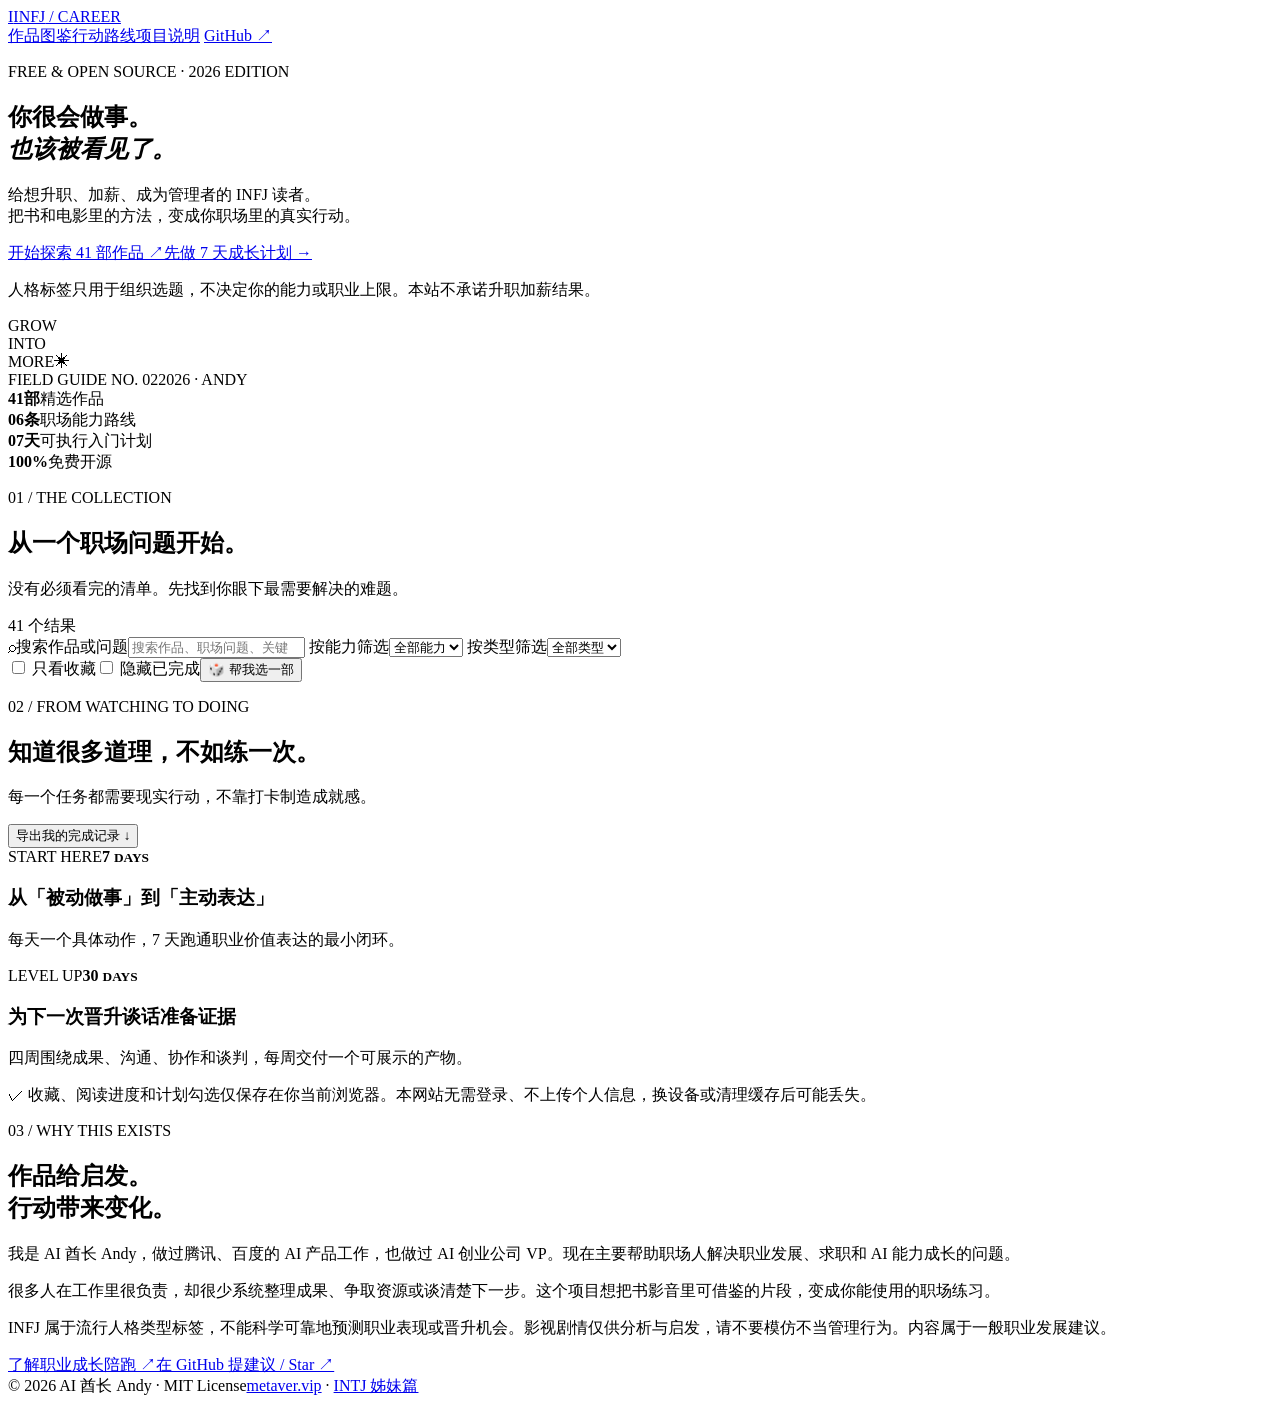
==== index.html @ b0a69cd3 "feat: add index.html" ====
<!doctype html>
<html lang="zh-CN">
<head>
  <meta charset="UTF-8">
  <meta name="viewport" content="width=device-width,initial-scale=1">
  <meta name="theme-color" content="#101423">
  <meta name="description" content="INFJ 升职加薪必看书影音指南：41 部电影、电视剧、书籍和纪录片，练习职场表达、价值证明、向上管理、谈判加薪、带队晋升。免费开源。">
  <meta name="keywords" content="INFJ,升职加薪,职业成长,职场书单,电影推荐,电视剧推荐,职场沟通,GitHub开源">
  <meta property="og:type" content="website">
  <meta property="og:title" content="INFJ 升职加薪必看书影音指南 · AI 酋长 Andy">
  <meta property="og:description" content="41 部书影音 × 6 类职场能力。每一部，都有一个可以立刻开始的行动。">
  <meta property="og:image" content="https://aipmandy.github.io/infj-career-growth-guide/assets/social-preview.svg">
  <meta property="og:url" content="https://aipmandy.github.io/infj-career-growth-guide/">
  <link rel="icon" href="assets/favicon.svg" type="image/svg+xml">
  <link rel="stylesheet" href="style.css">
  <title>INFJ 升职加薪必看书影音指南｜41 部电影、书籍与电视剧</title>
</head>
<body>
  <div class="ambient" aria-hidden="true"></div>
  <header class="header">
    <a class="logo" href="#top" aria-label="返回首页"><span class="logo-dot">I</span><span>INFJ<span class="logo-light"> / CAREER</span></span></a>
    <nav class="nav" aria-label="主导航">
      <a href="#library">作品图鉴</a><a href="#roadmap">行动路线</a><a href="#about">项目说明</a>
      <a class="nav-git" href="https://github.com/AIPMAndy/infj-career-growth-guide" target="_blank" rel="noopener noreferrer">GitHub <span aria-hidden="true">↗</span></a>
    </nav>
  </header>
  <main id="top">
    <section class="hero wrap">
      <div class="hero-left">
        <p class="eyebrow"><span class="eyebrow-line"></span> FREE & OPEN SOURCE · 2026 EDITION</p>
        <h1>你很会做事。<br><em>也该被看见了。</em></h1>
        <p class="hero-body">给想升职、加薪、成为管理者的 INFJ 读者。<br>把书和电影里的方法，变成你职场里的真实行动。</p>
        <div class="hero-actions"><a class="primary-btn" href="#library">开始探索 41 部作品 <span>↗</span></a><a class="secondary-btn" href="#roadmap">先做 7 天成长计划 →</a></div>
        <p class="hero-footnote">人格标签只用于组织选题，不决定你的能力或职业上限。本站不承诺升职加薪结果。</p>
      </div>
      <div class="hero-panel" aria-label="项目核心数据">
        <div class="hero-deco">GROW<br>INTO<br>MORE<span class="dot-square">✳</span></div>
        <div class="hero-panel-bottom"><span>FIELD GUIDE NO. 02</span><span>2026 · ANDY</span></div>
      </div>
    </section>
    <section class="metrics wrap" aria-label="项目概览">
      <div><strong>41<span>部</span></strong><span>精选作品</span></div>
      <div><strong>06<span>条</span></strong><span>职场能力路线</span></div>
      <div><strong>07<span>天</span></strong><span>可执行入门计划</span></div>
      <div><strong>100<span>%</span></strong><span>免费开源</span></div>
    </section>
    <section id="library" class="library-section wrap">
      <div class="section-head"><div><p class="eyebrow">01 / THE COLLECTION</p><h2>从一个职场问题开始。</h2><p>没有必须看完的清单。先找到你眼下最需要解决的难题。</p></div><div class="search-meta" id="matchCount" aria-live="polite">41 个结果</div></div>
      <div class="filterbar">
        <label class="search-box"><span aria-hidden="true">⌕</span><span class="sr-only">搜索作品或问题</span><input id="search" type="search" placeholder="搜索作品、职场问题、关键词…" autocomplete="off"></label>
        <label class="select-box"><span class="sr-only">按能力筛选</span><select id="skillFilter"><option value="">全部能力</option></select></label>
        <label class="select-box"><span class="sr-only">按类型筛选</span><select id="typeFilter"><option value="">全部类型</option><option>电影</option><option>电视剧</option><option>书籍</option><option>纪录片</option></select></label>
      </div>
      <div class="filter-chips" id="skillChips" aria-label="能力快捷筛选"></div>
      <div class="toggle-bar"><label><input id="onlySaved" type="checkbox"> 只看收藏</label><label><input id="hideDone" type="checkbox"> 隐藏已完成</label><button type="button" class="text-button" id="randomBtn">🎲 帮我选一部</button></div>
      <div id="cards" class="cards"></div>
      <div id="empty" class="empty" hidden><h3>暂时没有匹配的作品</h3><p>换个关键词或清除筛选条件试试。</p><button type="button" class="secondary-btn" id="resetBtn">清除筛选</button></div>
    </section>
    <section id="roadmap" class="roadmap-section">
      <div class="wrap"><div class="section-head"><div><p class="eyebrow">02 / FROM WATCHING TO DOING</p><h2>知道很多道理，不如练一次。</h2><p>每一个任务都需要现实行动，不靠打卡制造成就感。</p></div><button type="button" id="exportBtn" class="outline-btn">导出我的完成记录 ↓</button></div>
        <div class="roadmap-grid"><div class="plan-card"><div class="plan-top"><span class="plan-kicker">START HERE</span><strong>7 <small>DAYS</small></strong></div><h3>从「被动做事」到「主动表达」</h3><p class="plan-desc">每天一个具体动作，7 天跑通职业价值表达的最小闭环。</p><div id="plan7"></div></div>
        <div class="plan-card muted"><div class="plan-top"><span class="plan-kicker">LEVEL UP</span><strong>30 <small>DAYS</small></strong></div><h3>为下一次晋升谈话准备证据</h3><p class="plan-desc">四周围绕成果、沟通、协作和谈判，每周交付一个可展示的产物。</p><div id="plan30"></div></div></div>
        <p class="privacy-note">✓ 收藏、阅读进度和计划勾选仅保存在你当前浏览器。本网站无需登录、不上传个人信息，换设备或清理缓存后可能丢失。</p>
      </div>
    </section>
    <section id="about" class="about-section wrap"><div><p class="eyebrow">03 / WHY THIS EXISTS</p><h2>作品给启发。<br>行动带来变化。</h2></div><div class="about-right"><p>我是 AI 酋长 Andy，做过腾讯、百度的 AI 产品工作，也做过 AI 创业公司 VP。现在主要帮助职场人解决职业发展、求职和 AI 能力成长的问题。</p><p>很多人在工作里很负责，却很少系统整理成果、争取资源或谈清楚下一步。这个项目想把书影音里可借鉴的片段，变成你能使用的职场练习。</p><p class="about-notice">INFJ 属于流行人格类型标签，不能科学可靠地预测职业表现或晋升机会。影视剧情仅供分析与启发，请不要模仿不当管理行为。内容属于一般职业发展建议。</p><div class="about-cta"><a class="primary-btn" href="https://metaver.vip/services" target="_blank" rel="noopener noreferrer">了解职业成长陪跑 ↗</a><a href="https://github.com/AIPMAndy/infj-career-growth-guide" target="_blank" rel="noopener noreferrer">在 GitHub 提建议 / Star ↗</a></div></div></section>
  </main>
  <footer class="footer wrap"><span>© 2026 AI 酋长 Andy · MIT License</span><span><a href="https://metaver.vip/">metaver.vip</a> · <a href="https://github.com/AIPMAndy/intj-growth-guide">INTJ 姊妹篇</a></span></footer>
  <dialog id="detailDialog" aria-labelledby="dialogTitle"><div id="detailContent"></div></dialog>
  <script src="data/catalog.js"></script>
  <script src="app.js"></script>
</body>
</html>
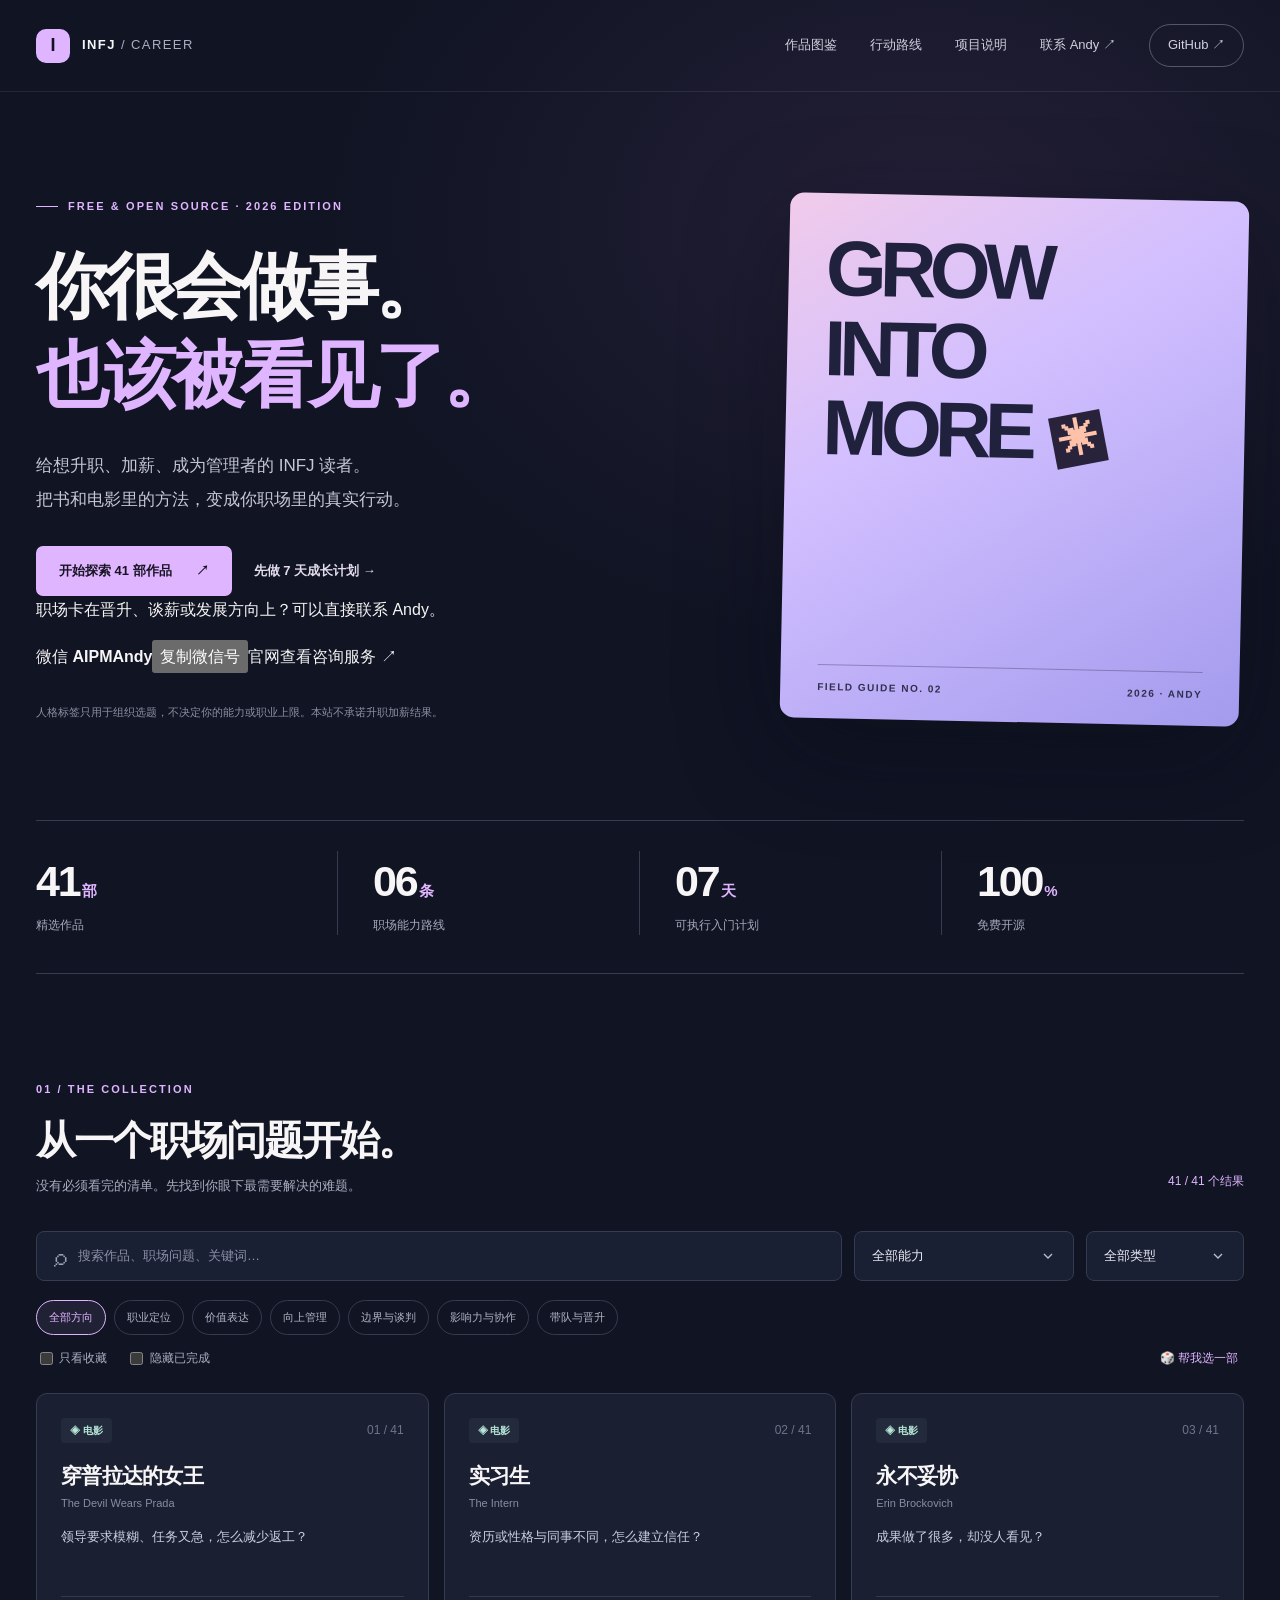
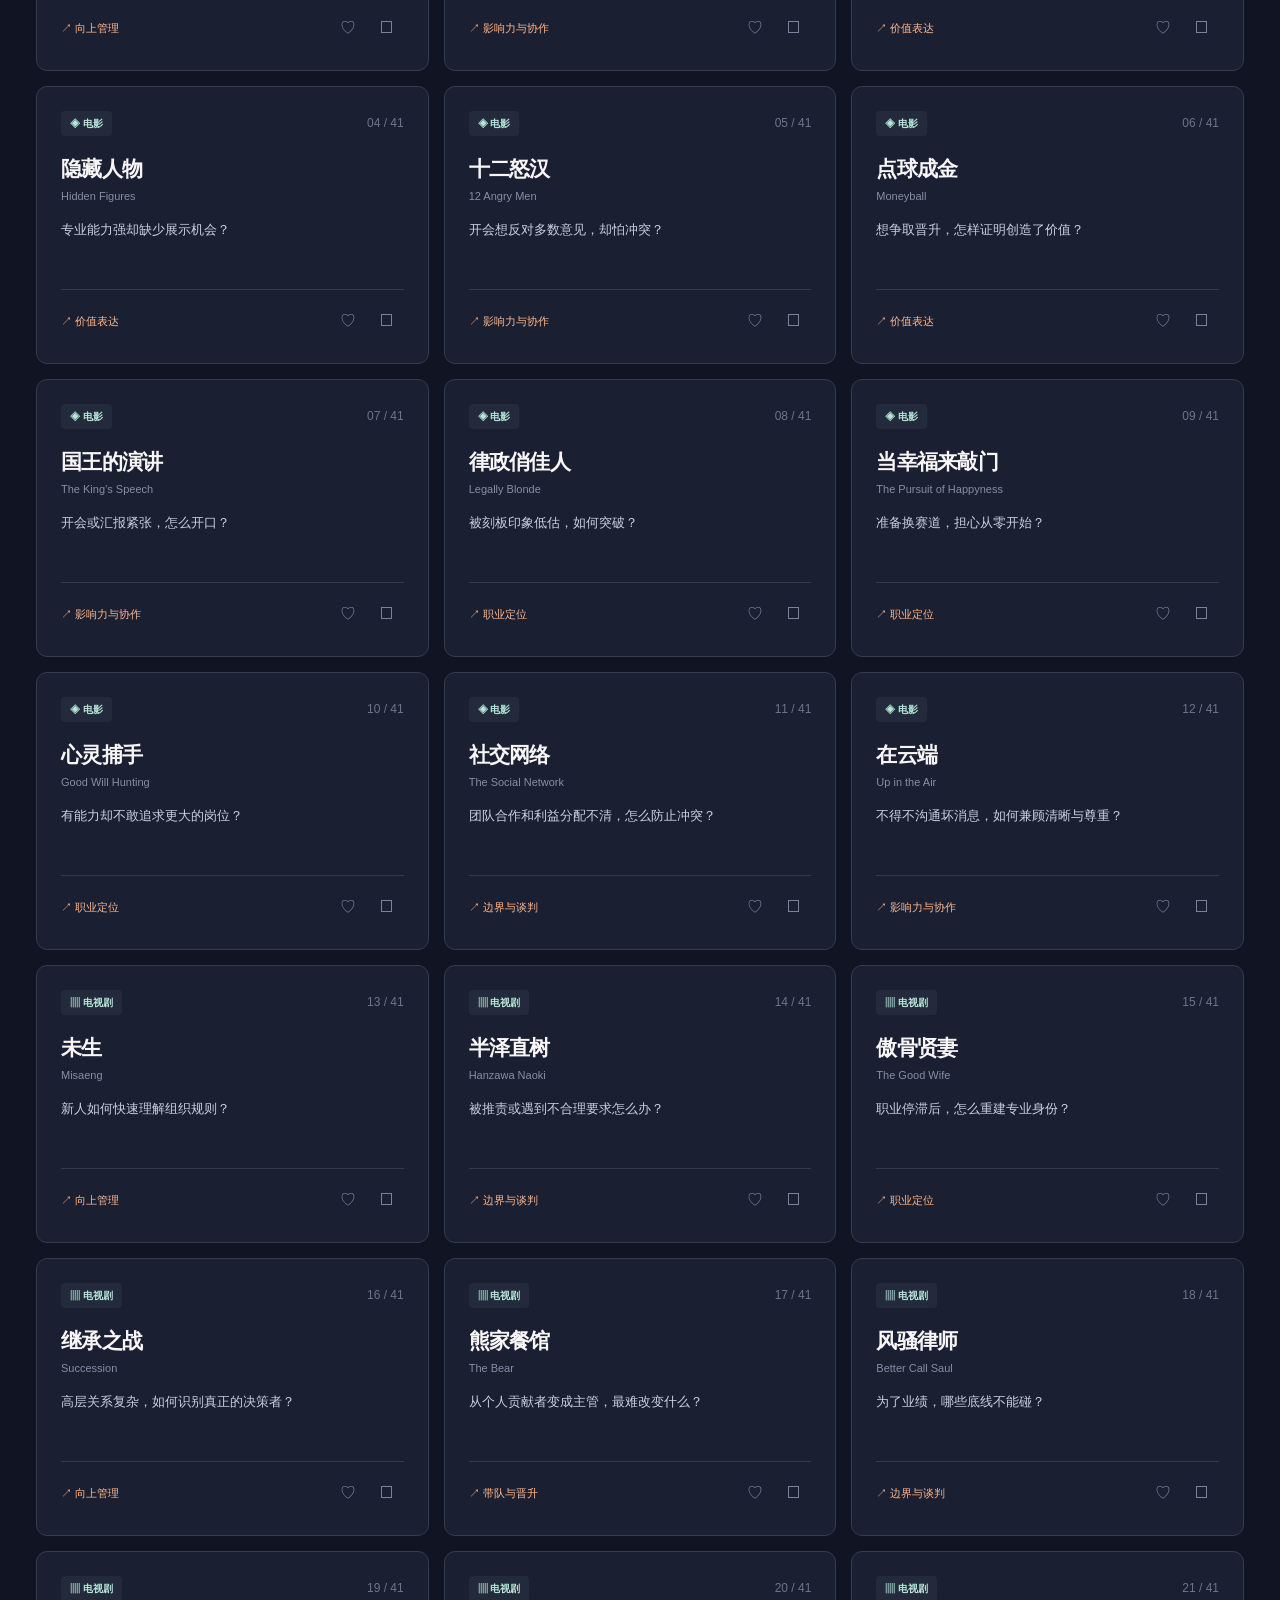
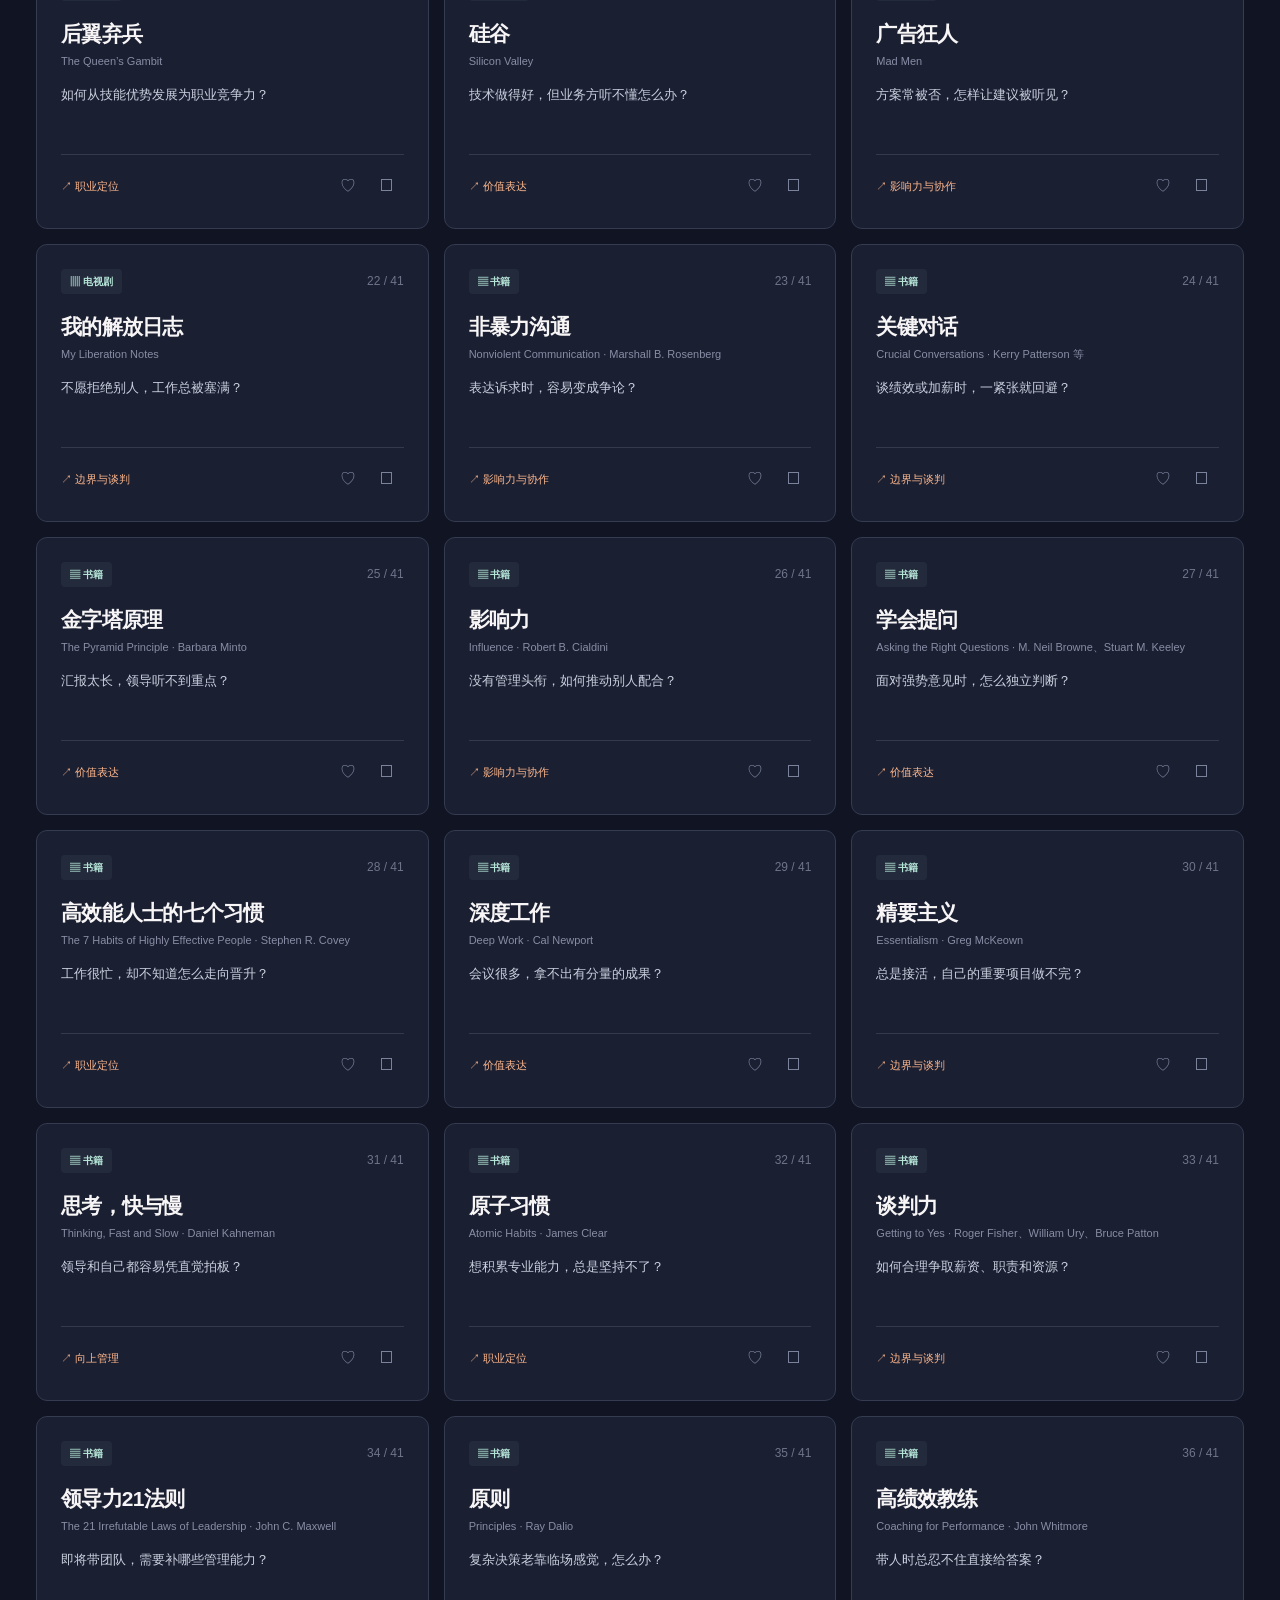
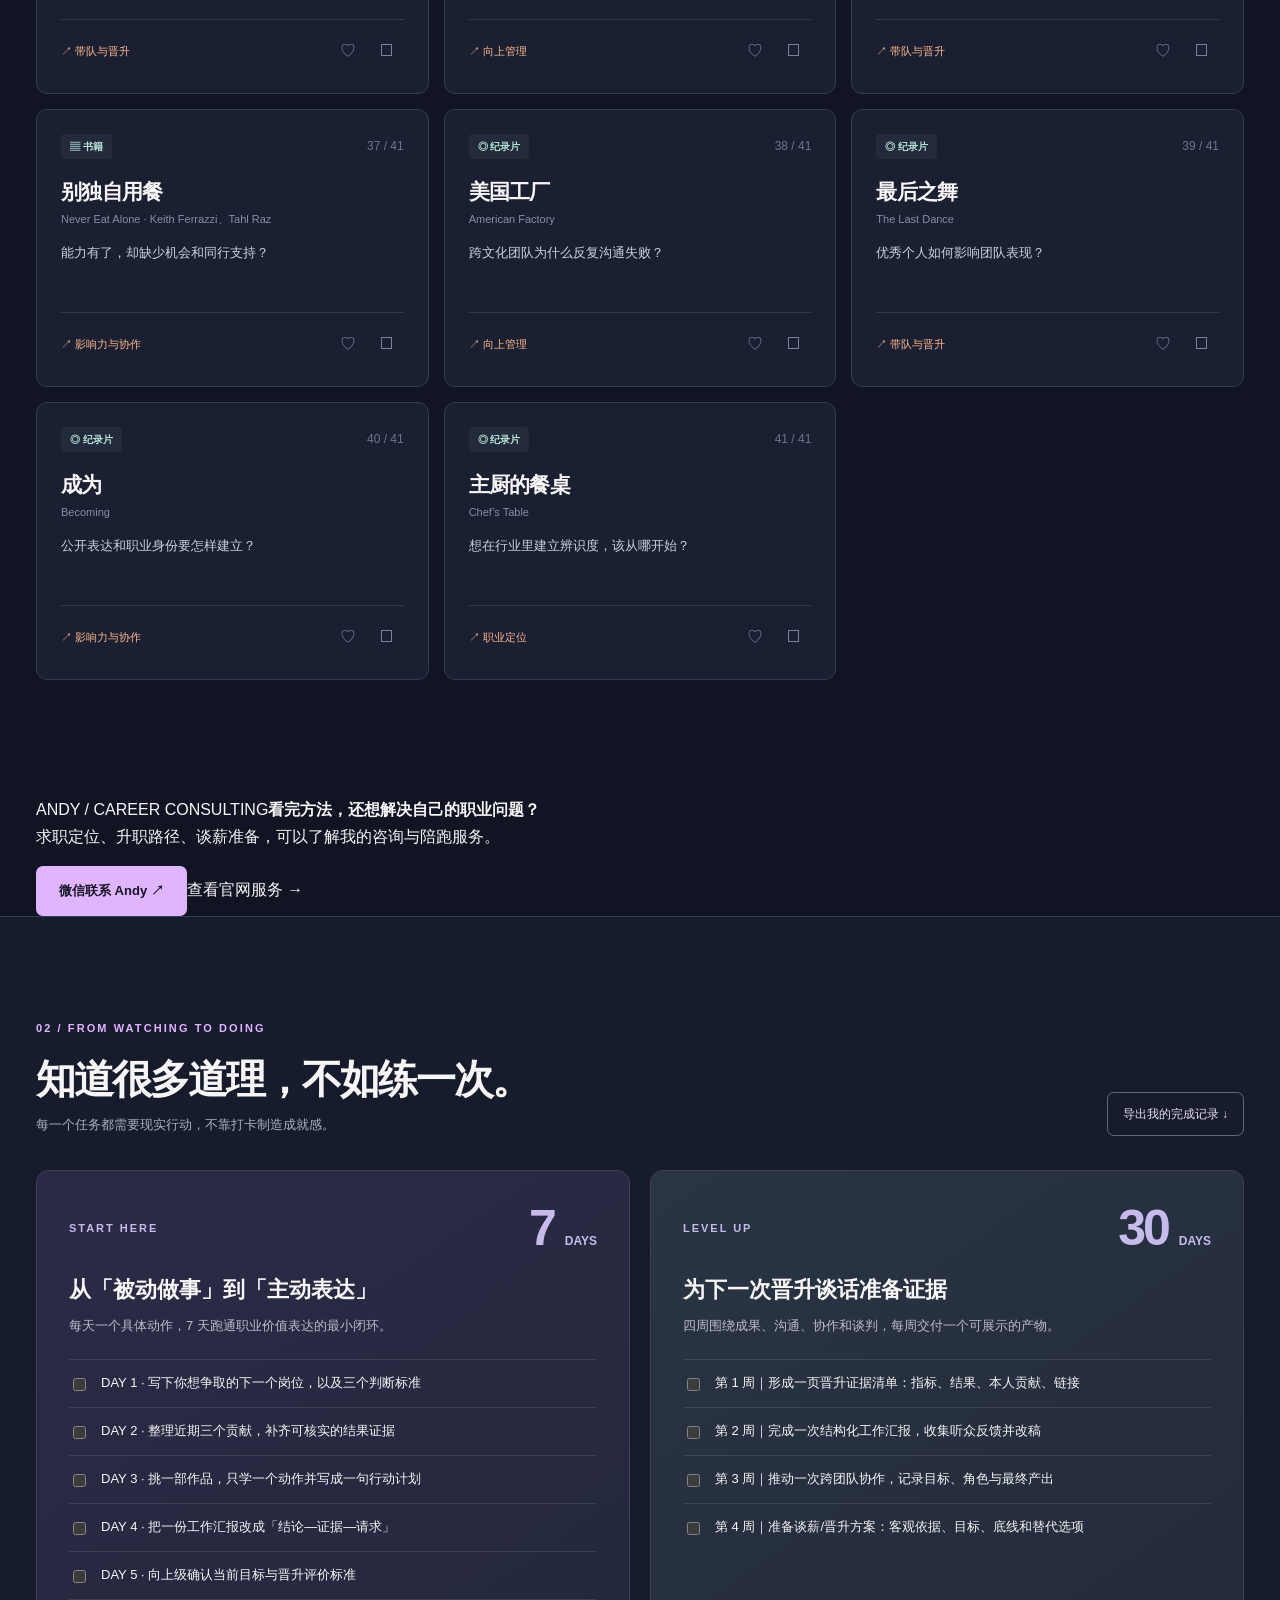
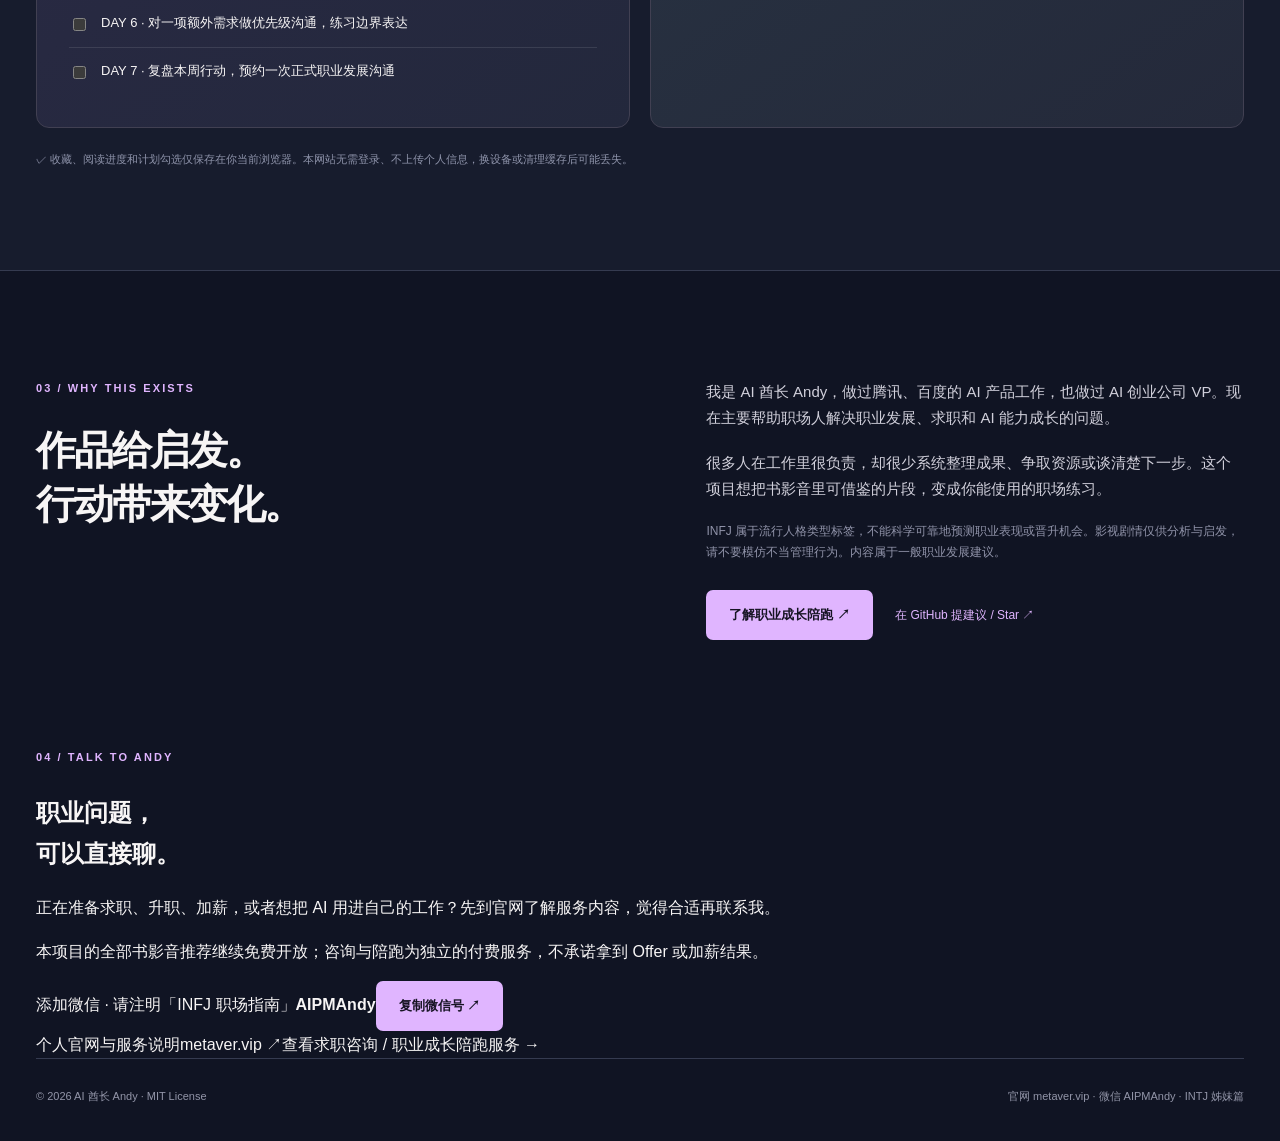
==== commit 2e2cb42f: "feat: add prominent WeChat and official site conversion entry points" ====
--- a/index.html
+++ b/index.html
@@ -20,7 +20,7 @@
   <header class="header">
     <a class="logo" href="#top" aria-label="返回首页"><span class="logo-dot">I</span><span>INFJ<span class="logo-light"> / CAREER</span></span></a>
     <nav class="nav" aria-label="主导航">
-      <a href="#library">作品图鉴</a><a href="#roadmap">行动路线</a><a href="#about">项目说明</a>
+      <a href="#library">作品图鉴</a><a href="#roadmap">行动路线</a><a href="#about">项目说明</a><a class="nav-contact" href="#contact">联系 Andy ↗</a>
       <a class="nav-git" href="https://github.com/AIPMAndy/infj-career-growth-guide" target="_blank" rel="noopener noreferrer">GitHub <span aria-hidden="true">↗</span></a>
     </nav>
   </header>
@@ -31,7 +31,7 @@
         <h1>你很会做事。<br><em>也该被看见了。</em></h1>
         <p class="hero-body">给想升职、加薪、成为管理者的 INFJ 读者。<br>把书和电影里的方法，变成你职场里的真实行动。</p>
         <div class="hero-actions"><a class="primary-btn" href="#library">开始探索 41 部作品 <span>↗</span></a><a class="secondary-btn" href="#roadmap">先做 7 天成长计划 →</a></div>
-        <p class="hero-footnote">人格标签只用于组织选题，不决定你的能力或职业上限。本站不承诺升职加薪结果。</p>
+        <div class="hero-contact"><p>职场卡在晋升、谈薪或发展方向上？可以直接联系 Andy。</p><div class="hero-contact-links"><span>微信 <strong>AIPMAndy</strong></span><button type="button" class="copy-wechat" data-copy-wechat>复制微信号</button><a href="https://metaver.vip/services" target="_blank" rel="noopener noreferrer">官网查看咨询服务 ↗</a></div></div><p class="hero-footnote">人格标签只用于组织选题，不决定你的能力或职业上限。本站不承诺升职加薪结果。</p>
       </div>
       <div class="hero-panel" aria-label="项目核心数据">
         <div class="hero-deco">GROW<br>INTO<br>MORE<span class="dot-square">✳</span></div>
@@ -56,6 +56,7 @@
       <div id="cards" class="cards"></div>
       <div id="empty" class="empty" hidden><h3>暂时没有匹配的作品</h3><p>换个关键词或清除筛选条件试试。</p><button type="button" class="secondary-btn" id="resetBtn">清除筛选</button></div>
     </section>
+    <aside class="mid-contact wrap" aria-label="职业咨询入口"><div><span class="mid-contact-kicker">ANDY / CAREER CONSULTING</span><strong>看完方法，还想解决自己的职业问题？</strong><p>求职定位、升职路径、谈薪准备，可以了解我的咨询与陪跑服务。</p></div><div class="mid-contact-actions"><a href="#contact" class="primary-btn">微信联系 Andy ↗</a><a href="https://metaver.vip/services" target="_blank" rel="noopener noreferrer">查看官网服务 →</a></div></aside>
     <section id="roadmap" class="roadmap-section">
       <div class="wrap"><div class="section-head"><div><p class="eyebrow">02 / FROM WATCHING TO DOING</p><h2>知道很多道理，不如练一次。</h2><p>每一个任务都需要现实行动，不靠打卡制造成就感。</p></div><button type="button" id="exportBtn" class="outline-btn">导出我的完成记录 ↓</button></div>
         <div class="roadmap-grid"><div class="plan-card"><div class="plan-top"><span class="plan-kicker">START HERE</span><strong>7 <small>DAYS</small></strong></div><h3>从「被动做事」到「主动表达」</h3><p class="plan-desc">每天一个具体动作，7 天跑通职业价值表达的最小闭环。</p><div id="plan7"></div></div>
@@ -64,9 +65,11 @@
       </div>
     </section>
     <section id="about" class="about-section wrap"><div><p class="eyebrow">03 / WHY THIS EXISTS</p><h2>作品给启发。<br>行动带来变化。</h2></div><div class="about-right"><p>我是 AI 酋长 Andy，做过腾讯、百度的 AI 产品工作，也做过 AI 创业公司 VP。现在主要帮助职场人解决职业发展、求职和 AI 能力成长的问题。</p><p>很多人在工作里很负责，却很少系统整理成果、争取资源或谈清楚下一步。这个项目想把书影音里可借鉴的片段，变成你能使用的职场练习。</p><p class="about-notice">INFJ 属于流行人格类型标签，不能科学可靠地预测职业表现或晋升机会。影视剧情仅供分析与启发，请不要模仿不当管理行为。内容属于一般职业发展建议。</p><div class="about-cta"><a class="primary-btn" href="https://metaver.vip/services" target="_blank" rel="noopener noreferrer">了解职业成长陪跑 ↗</a><a href="https://github.com/AIPMAndy/infj-career-growth-guide" target="_blank" rel="noopener noreferrer">在 GitHub 提建议 / Star ↗</a></div></div></section>
+    <section id="contact" class="contact-section"><div class="wrap contact-inner"><div><p class="eyebrow">04 / TALK TO ANDY</p><h2>职业问题，<br>可以直接聊。</h2><p>正在准备求职、升职、加薪，或者想把 AI 用进自己的工作？先到官网了解服务内容，觉得合适再联系我。</p><p class="contact-disclaimer">本项目的全部书影音推荐继续免费开放；咨询与陪跑为独立的付费服务，不承诺拿到 Offer 或加薪结果。</p></div><div class="contact-card"><span class="contact-label">添加微信 · 请注明「INFJ 职场指南」</span><strong class="wechat-id">AIPMAndy</strong><button type="button" class="primary-btn" data-copy-wechat>复制微信号 ↗</button><div class="contact-separator"></div><span class="contact-label">个人官网与服务说明</span><a class="contact-site" href="https://metaver.vip/" target="_blank" rel="noopener noreferrer">metaver.vip <span aria-hidden="true">↗</span></a><a class="contact-services" href="https://metaver.vip/services" target="_blank" rel="noopener noreferrer">查看求职咨询 / 职业成长陪跑服务 →</a></div></div></section>
   </main>
-  <footer class="footer wrap"><span>© 2026 AI 酋长 Andy · MIT License</span><span><a href="https://metaver.vip/">metaver.vip</a> · <a href="https://github.com/AIPMAndy/intj-growth-guide">INTJ 姊妹篇</a></span></footer>
+  <footer class="footer wrap"><span>© 2026 AI 酋长 Andy · MIT License</span><span><a href="https://metaver.vip/" target="_blank" rel="noopener noreferrer">官网 metaver.vip</a> · <a href="#contact">微信 AIPMAndy</a> · <a href="https://github.com/AIPMAndy/intj-growth-guide">INTJ 姊妹篇</a></span></footer>
   <dialog id="detailDialog" aria-labelledby="dialogTitle"><div id="detailContent"></div></dialog>
+  <p id="copyStatus" class="sr-only" role="status" aria-live="polite"></p>
   <script src="data/catalog.js"></script>
   <script src="app.js"></script>
 </body>
--- a/style.css
+++ b/style.css
@@ -0,0 +1,5 @@
+:root{--bg:#101423;--panel:#1a2034;--panel2:#22283d;--text:#f7f5f5;--muted:#abaec1;--line:#353b50;--accent:#e0b5ff;--peach:#ffb88d;--green:#b5efde;--max:1220px;color-scheme:dark}
+*{box-sizing:border-box}html{scroll-behavior:smooth}body{margin:0;background:var(--bg);color:var(--text);font-family:'DM Sans','Noto Sans SC',-apple-system,BlinkMacSystemFont,'PingFang SC',sans-serif;-webkit-font-smoothing:antialiased;line-height:1.7}button,input,select{font:inherit}button{cursor:pointer}button:focus-visible,a:focus-visible,input:focus-visible,select:focus-visible{outline:2px solid #fff;outline-offset:4px}a{color:inherit;text-decoration:none}.wrap{width:min(var(--max),calc(100% - 72px));margin:auto}.ambient{position:absolute;width:min(100%,1000px);height:680px;top:0;right:0;background:radial-gradient(ellipse at 65% 32%,#4b355f55 0%,transparent 66%);pointer-events:none}.header{position:relative;z-index:5;max-width:calc(var(--max) + 72px);margin:auto;height:92px;padding:0 36px;display:flex;justify-content:space-between;align-items:center;border-bottom:1px solid #ffffff15}.logo{display:flex;align-items:center;gap:12px;letter-spacing:.11em;font-weight:800;font-size:13px}.logo-dot{width:34px;height:34px;background:var(--accent);color:#111323;display:grid;place-items:center;border-radius:10px;font-size:18px;letter-spacing:0}.logo-light{font-weight:400;color:var(--muted)}.nav{display:flex;align-items:center;gap:33px;font-size:13px;color:#d0d0de}.nav a:hover{color:#fff}.nav .nav-git{padding:9px 18px;border:1px solid #ffffff45;border-radius:99px}.hero{display:grid;grid-template-columns:1.2fr .8fr;gap:5%;padding-top:105px;padding-bottom:98px;position:relative}.eyebrow{display:flex;align-items:center;gap:10px;color:var(--accent);font-size:11px;font-weight:800;letter-spacing:.19em;text-transform:uppercase;margin:0 0 26px}.eyebrow-line{width:22px;height:1px;background:var(--accent)}h1,h2,h3,p{margin-top:0}h1{font-size:clamp(50px,5.6vw,82px);line-height:1.24;letter-spacing:-.058em;margin:0 0 30px;font-weight:800}h1 em{font-style:normal;color:var(--accent)}.hero-body{font-size:17px;color:#c7c7d5;line-height:2;max-width:580px;margin-bottom:29px}.hero-actions{display:flex;gap:20px;align-items:center;flex-wrap:wrap}.primary-btn{display:inline-flex;align-items:center;justify-content:center;gap:24px;min-height:50px;padding:12px 23px;background:var(--accent);color:#171424;border-radius:7px;font-weight:800;font-size:13px;transition:transform .2s,background .2s;border:0}.primary-btn:hover{transform:translateY(-2px);background:#edd4ff}.secondary-btn{border:0;color:#e2dbe9;font-weight:600;font-size:13px;background:transparent;padding:12px 2px}.secondary-btn:hover{color:var(--accent)}.hero-footnote{margin:30px 0 0;font-size:11px;color:#8b90a3;max-width:570px}.hero-panel{min-height:430px;border-radius:14px;background:linear-gradient(147deg,#f1cbea 0%,#d2bfff 38%,#a49bee 100%);padding:36px 37px 23px;display:flex;flex-direction:column;justify-content:space-between;box-shadow:0 30px 100px #09091458;transform:rotate(1.2deg)}.hero-deco{font-weight:800;font-size:clamp(55px,6.1vw,93px);line-height:1.02;color:#20213c;letter-spacing:-.085em}.dot-square{display:inline-flex;background:#28233b;color:#fec2aa;font-size:39px;width:52px;height:52px;align-items:center;justify-content:center;vertical-align:middle;margin-left:22px;letter-spacing:0;transform:rotate(-12deg)}.hero-panel-bottom{display:flex;justify-content:space-between;color:#2f304d;border-top:1px solid #27254155;padding-top:13px;font-weight:700;font-size:10px;letter-spacing:.15em}.metrics{border-top:1px solid var(--line);border-bottom:1px solid var(--line);display:grid;grid-template-columns:repeat(4,1fr);padding:30px 0 38px}.metrics>div{display:flex;flex-direction:column;gap:4px;border-right:1px solid var(--line);padding-left:35px}.metrics>div:first-child{padding-left:0}.metrics>div:last-child{border:0}.metrics strong{font-size:43px;font-weight:700;line-height:1.4;letter-spacing:-.05em}.metrics strong span{font-size:15px;color:var(--accent);margin-left:2px}.metrics>div>span{color:#a5a9bd;font-size:12px}.library-section{padding-top:106px;padding-bottom:116px}.section-head{display:flex;align-items:end;justify-content:space-between;gap:22px;margin-bottom:34px}.section-head .eyebrow{margin-bottom:15px}.section-head h2,.about-section h2{font-size:clamp(30px,3.1vw,46px);letter-spacing:-.05em;line-height:1.35;margin-bottom:8px}.section-head p:not(.eyebrow){color:var(--muted);font-size:13px;margin:0}.search-meta{font-size:12px;color:var(--accent);white-space:nowrap;padding-bottom:6px}.filterbar{display:grid;grid-template-columns:1fr 220px 158px;gap:12px}.search-box,.select-box{border:1px solid var(--line);background:var(--panel);border-radius:8px;height:50px;display:flex;align-items:center;gap:9px;padding:0 17px;color:#a1a2bc}.search-box span{font-size:25px}.search-box input,.select-box select{width:100%;border:0;outline:0;background:transparent;color:#edeaf5;font-size:13px}.search-box input::placeholder{color:#8c8ea5}.select-box select{appearance:none;cursor:pointer;background-image:url('data:image/svg+xml;utf8,<svg xmlns="http://www.w3.org/2000/svg" width="16" height="16" viewBox="0 0 24 24" fill="none" stroke="%23bbbbcd" stroke-width="2"><path d="m6 9 6 6 6-6"/></svg>');background-repeat:no-repeat;background-position:right center;padding-right:17px}.select-box option{background:var(--panel)}.filter-chips{display:flex;gap:8px;flex-wrap:wrap;margin:19px 0 12px}.chip{background:transparent;border:1px solid var(--line);border-radius:30px;color:#b3b5c7;padding:7px 12px;font-size:11px;transition:.15s}.chip:hover,.chip.active{border-color:var(--accent);color:var(--accent);background:#dcafff15}.toggle-bar{display:flex;gap:19px;align-items:center;justify-content:flex-start;font-size:12px;color:var(--muted);margin-bottom:23px}.toggle-bar label{cursor:pointer}.toggle-bar input{accent-color:var(--accent);vertical-align:middle}.text-button{margin-left:auto;border:0;background:transparent;color:var(--accent);font-size:12px}.cards{display:grid;grid-template-columns:repeat(3,minmax(0,1fr));gap:15px}.work-card{border:1px solid var(--line);background:#1a1f32;border-radius:11px;padding:24px;min-height:278px;display:flex;flex-direction:column;position:relative;transition:border-color .2s,transform .2s,background .2s}.work-card:hover{border-color:#a887bd;transform:translateY(-3px);background:#20253a}.card-top{display:flex;justify-content:space-between;align-items:center;gap:9px}.work-type{color:#b6e6d8;background:#b6e6d80e;font-size:10px;font-weight:700;padding:4px 9px;border-radius:4px}.card-num{font-size:12px;color:#6f748a;font-variant-numeric:tabular-nums}.card-main{flex:1;padding:18px 0;cursor:pointer}.card-main h3{font-size:21px;letter-spacing:-.035em;margin:0 0 4px;line-height:1.4}.original{font-size:11px;color:#898da5;overflow-wrap:anywhere;line-height:1.7}.work-question{color:#cbd0df;font-size:13px;margin:13px 0 0;line-height:1.7}.card-footer{display:flex;justify-content:space-between;align-items:center;gap:10px;border-top:1px solid #34394c;padding-top:13px}.skill-tag{font-size:11px;color:var(--peach)}.card-buttons{display:flex;gap:5px}.icon-btn{background:transparent;border:1px solid transparent;color:#7b829b;border-radius:6px;padding:3px 8px;font-size:16px}.icon-btn:hover{background:#ffffff12}.icon-btn.active{color:var(--accent)}.empty{text-align:center;border:1px dashed var(--line);padding:60px 20px;color:var(--muted);border-radius:12px}.empty h3{color:#fff}.roadmap-section{background:#171c2d;border-top:1px solid var(--line);border-bottom:1px solid var(--line);padding:102px 0}.outline-btn{border:1px solid #67627e;background:transparent;color:#e9dbf5;padding:11px 15px;border-radius:7px;font-size:12px;white-space:nowrap}.outline-btn:hover{border-color:var(--accent)}.roadmap-grid{display:grid;grid-template-columns:1fr 1fr;gap:20px}.plan-card{border:1px solid #414052;background:linear-gradient(145deg,#2b2a46,#23283c);border-radius:13px;padding:32px}.plan-card.muted{background:linear-gradient(145deg,#293544,#24293a)}.plan-top{display:flex;justify-content:space-between;align-items:center;color:#c6bbeb}.plan-kicker{font-size:11px;letter-spacing:.18em;font-weight:700}.plan-top strong{font-size:50px;line-height:1;letter-spacing:-.06em}.plan-top small{font-size:12px;letter-spacing:0}.plan-card h3{font-size:22px;margin:18px 0 6px}.plan-desc{font-size:13px;color:#bcbacc;margin-bottom:22px}.plan-task{display:flex;gap:12px;align-items:start;padding:13px 0;border-top:1px solid #ffffff1a;font-size:13px;cursor:pointer;line-height:1.6}.plan-task input{accent-color:var(--accent);margin-top:5px}.plan-task.checked span{text-decoration:line-through;color:#88889c}.privacy-note{margin:22px 0 0;color:#8f94ab;font-size:11px}.about-section{padding:108px 0;display:grid;grid-template-columns:1fr 1fr;gap:11%}.about-right{color:#d1d0db;font-size:15px}.about-right p{margin-bottom:20px}.about-notice{color:#9093a9;font-size:12px!important}.about-cta{display:flex;align-items:center;flex-wrap:wrap;gap:22px;margin-top:28px}.about-cta>a:not(.primary-btn){font-size:12px;color:var(--accent)}.footer{border-top:1px solid var(--line);padding-top:28px;padding-bottom:34px;display:flex;justify-content:space-between;color:#9295a8;font-size:11px}.footer a:hover{color:var(--accent)}dialog{background:#1a2032;color:#f9f7fa;width:min(660px,calc(100% - 26px));max-height:min(88vh,920px);overflow-y:auto;border:1px solid #616078;border-radius:13px;padding:0;box-shadow:0 25px 120px #000a}dialog::backdrop{background:#080a12d9;backdrop-filter:blur(5px)}.dialog-inner{padding:34px}.dialog-close{float:right;background:#ffffff18;border:0;border-radius:50%;width:35px;height:35px;color:#fff;font-size:22px}.dialog-eyebrow{font-size:11px;letter-spacing:.12em;color:var(--accent);margin:5px 0 14px}.dialog-inner h2{font-size:30px;line-height:1.4;letter-spacing:-.045em;margin:0}.dialog-en{color:#979db3;font-size:12px;margin:8px 0 26px}.dialog-panel{border-top:1px solid var(--line);padding:18px 0}.dialog-panel h3{font-size:12px;letter-spacing:.05em;color:var(--peach);margin:0 0 8px}.dialog-panel p{color:#dde0ea;margin:0;line-height:1.85;font-size:14px}.dialog-actions{display:flex;gap:12px;flex-wrap:wrap;margin-top:12px}.dialog-actions button{font-size:12px;padding:10px 14px;border-radius:6px;border:1px solid #63617a;background:transparent;color:#fff}.dialog-actions button.selected{border-color:var(--accent);color:var(--accent)}.sr-only{position:absolute;clip:rect(0,0,0,0);width:1px;height:1px;overflow:hidden;white-space:nowrap}
+@media(max-width:1050px){.hero{grid-template-columns:1.15fr .85fr;gap:30px}.hero-panel{min-height:340px}.hero-deco{font-size:clamp(40px,5.3vw,70px)}.cards{grid-template-columns:repeat(2,1fr)}.filterbar{grid-template-columns:1fr 200px 135px}}
+@media(max-width:730px){.wrap{width:calc(100% - 34px)}.header{height:72px;padding:0 17px}.nav{gap:12px}.nav a:not(.nav-git){display:none}.hero{padding-top:57px;padding-bottom:56px;grid-template-columns:1fr;gap:30px}h1{font-size:clamp(43px,11vw,65px)}.hero-body{font-size:14px}.hero-panel{min-height:270px;transform:none}.hero-deco{font-size:clamp(57px,12vw,82px)}.metrics{grid-template-columns:repeat(2,1fr);row-gap:20px;padding:27px 0}.metrics>div{padding:0!important;border:0}.metrics strong{font-size:36px}.library-section,.roadmap-section,.about-section{padding-top:62px;padding-bottom:67px}.section-head{align-items:start;flex-direction:column;gap:14px}.filterbar{grid-template-columns:1fr 1fr}.filterbar .search-box{grid-column:span 2}.cards{grid-template-columns:1fr}.work-card{min-height:240px}.roadmap-grid{grid-template-columns:1fr}.plan-card{padding:24px}.about-section{grid-template-columns:1fr;gap:14px}.footer{flex-direction:column;gap:13px}.toggle-bar{gap:12px;flex-wrap:wrap}.text-button{margin-left:0}.dialog-inner{padding:23px}}
+@media(prefers-reduced-motion:reduce){html{scroll-behavior:auto}*{transition:none!important}}
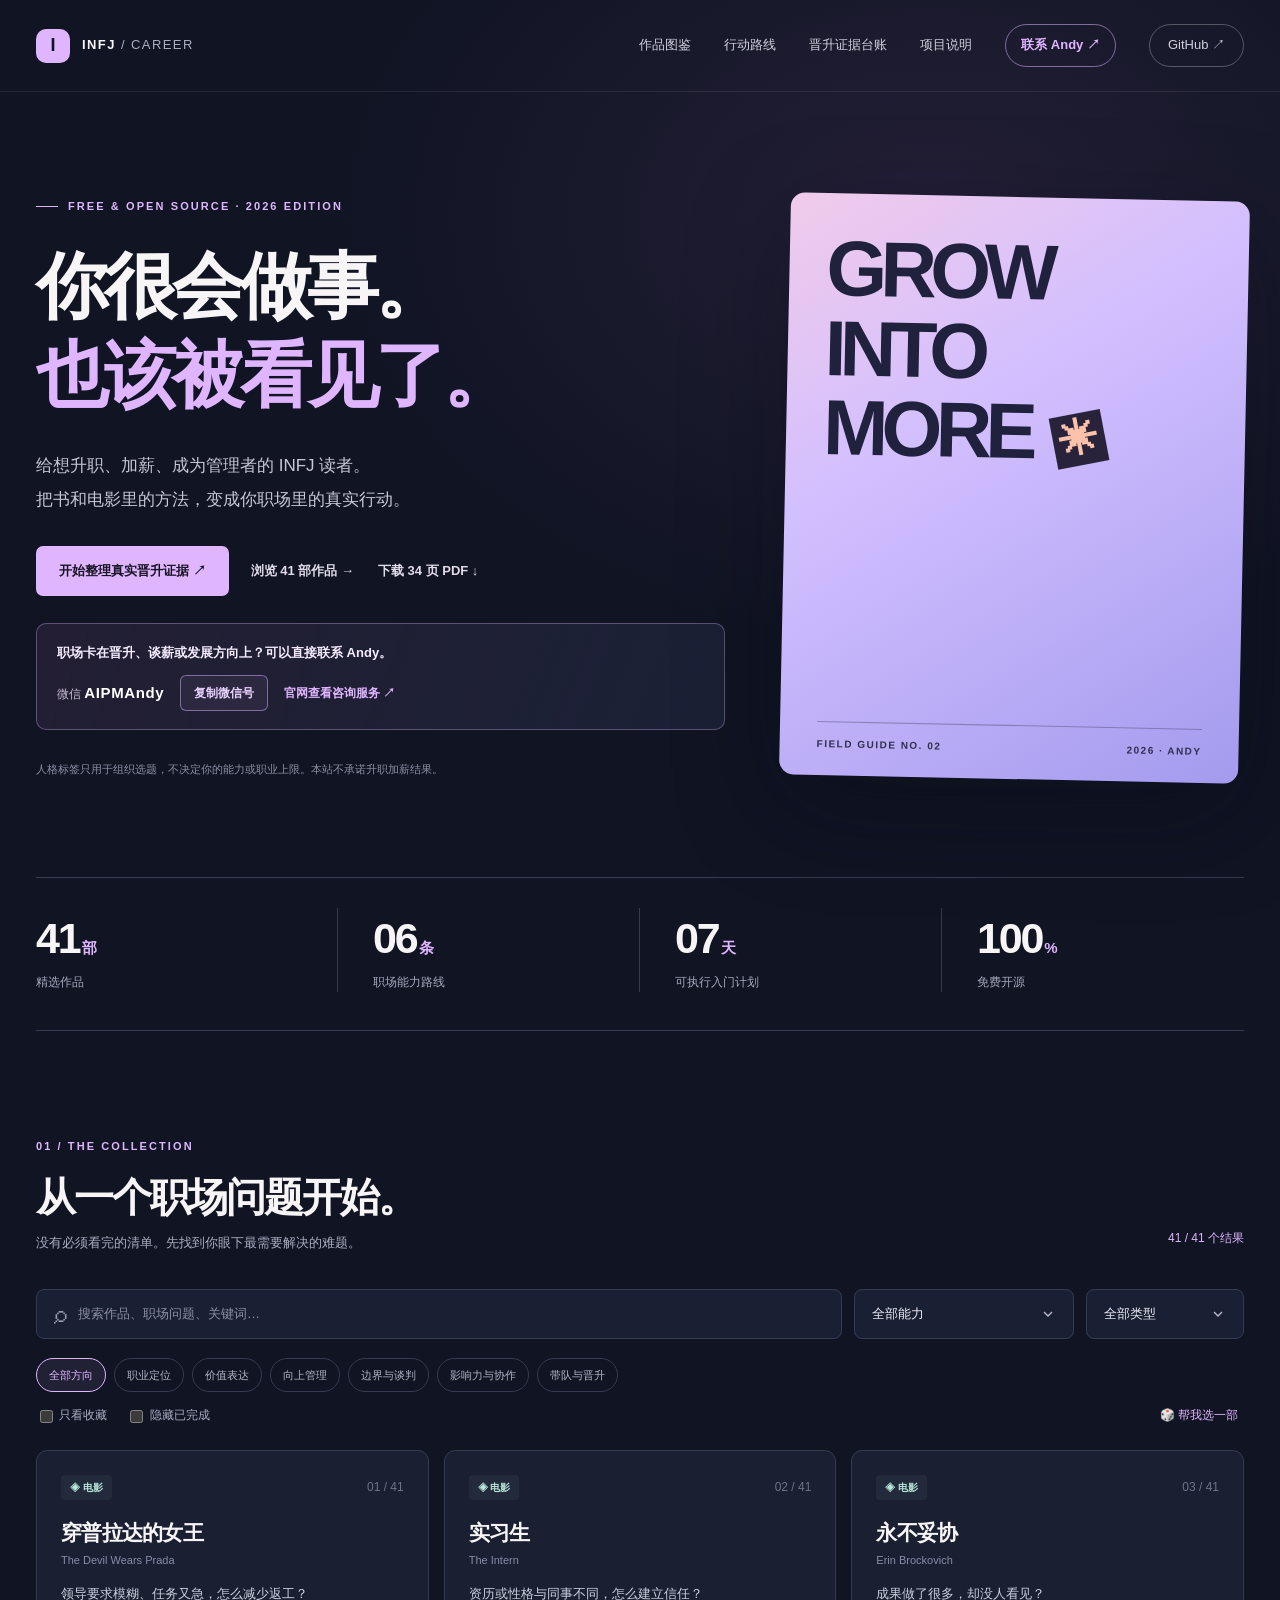
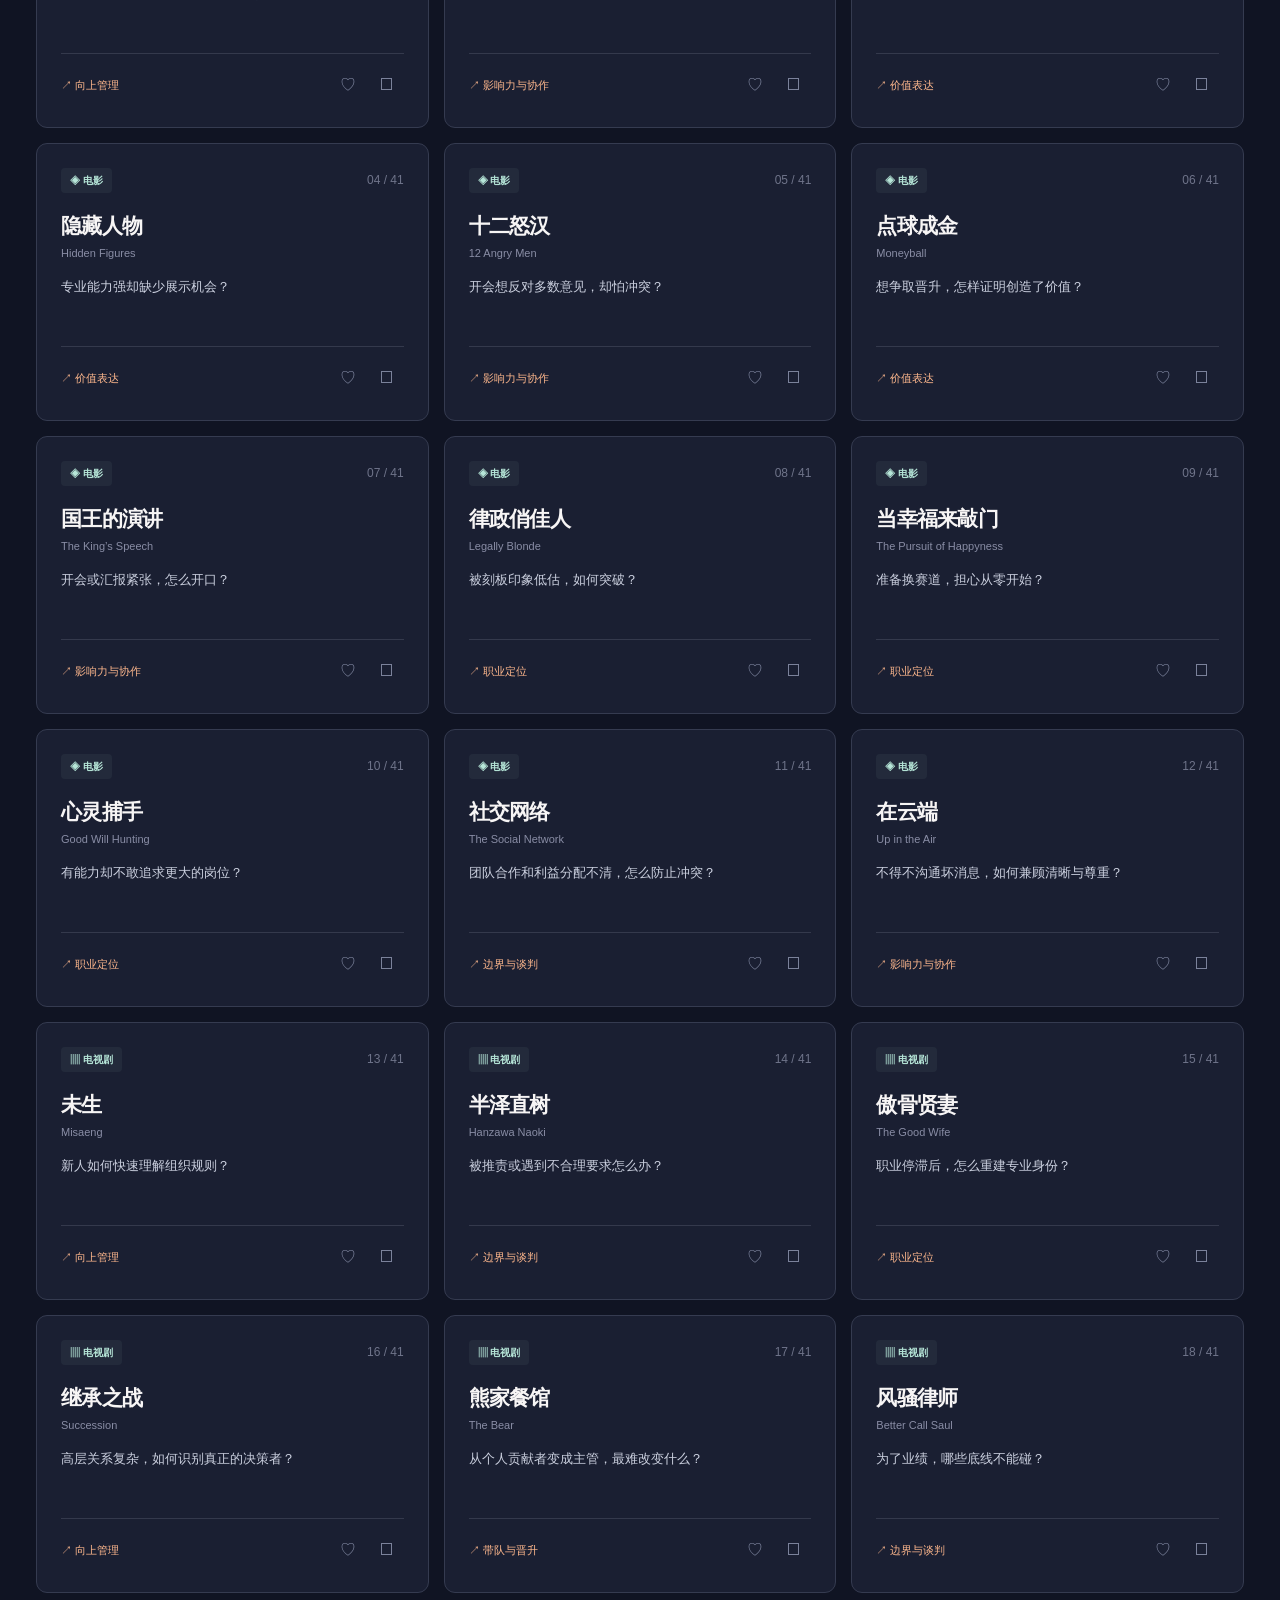
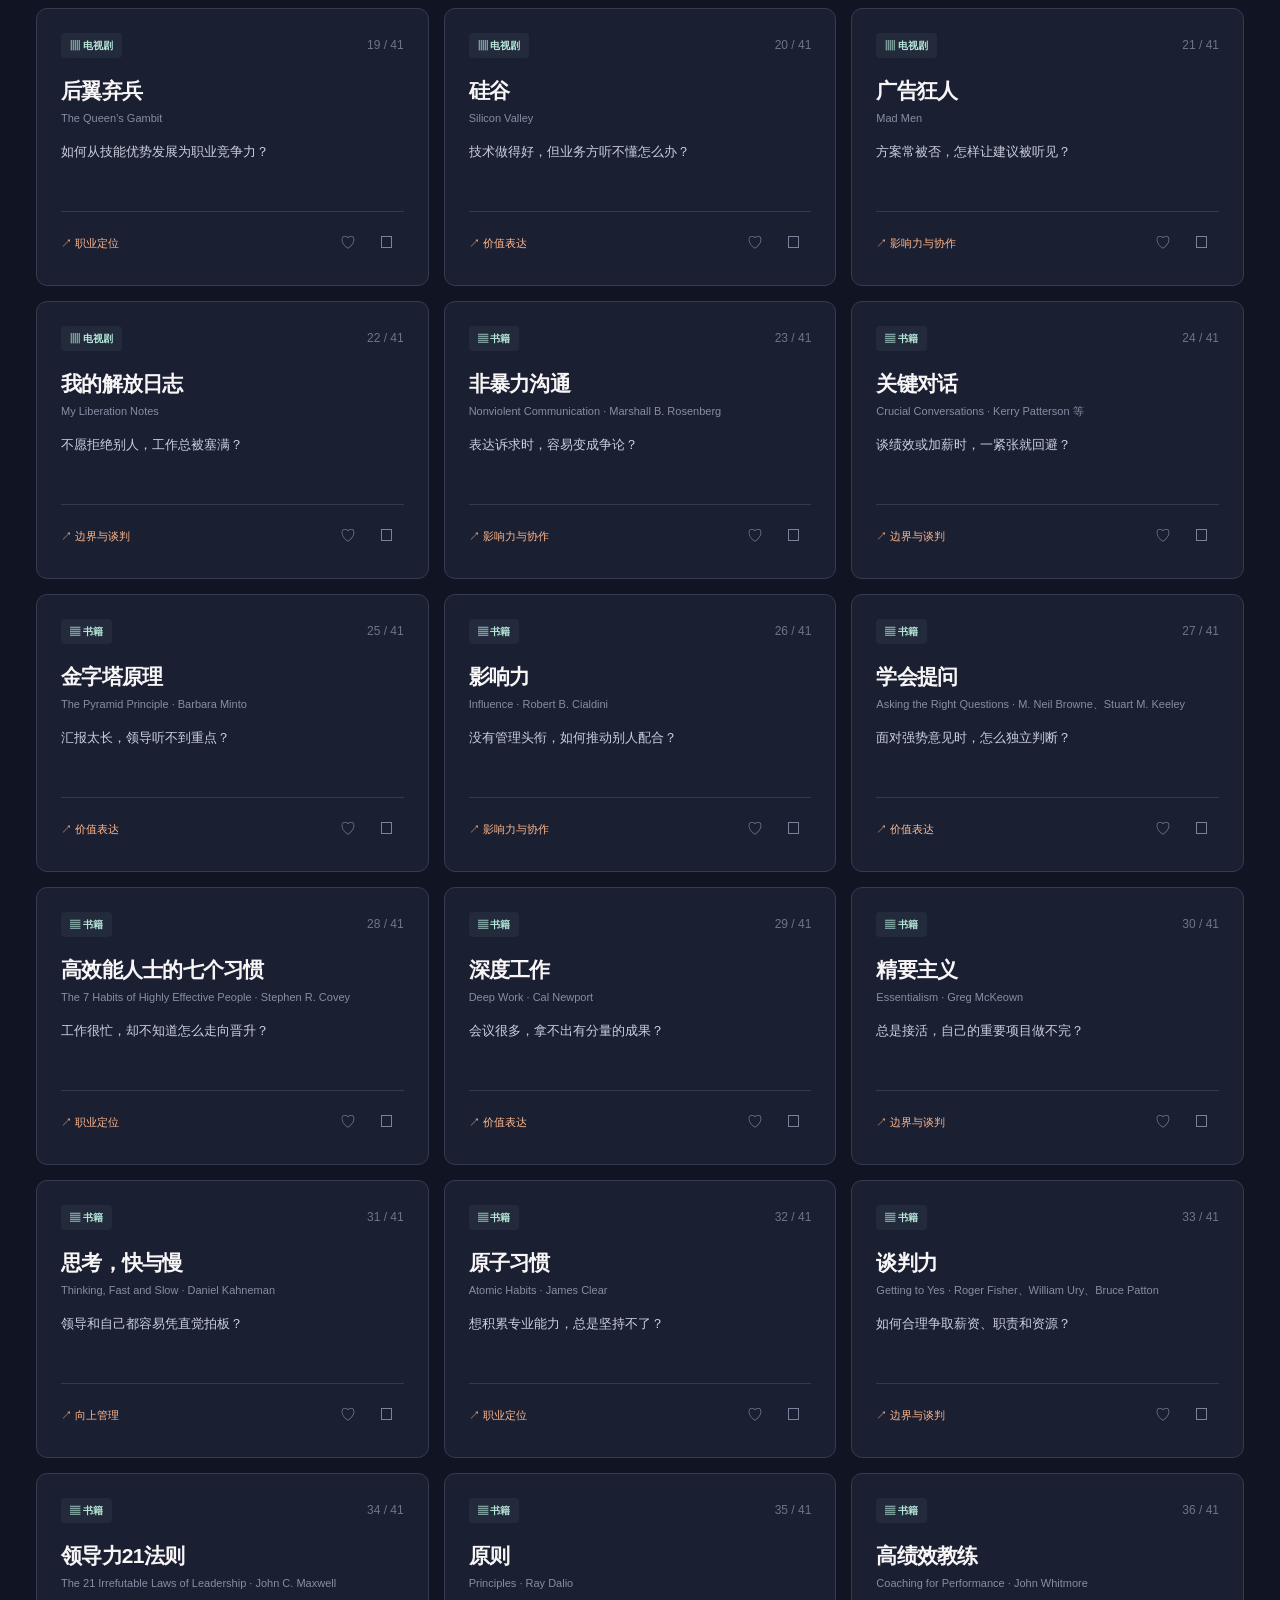
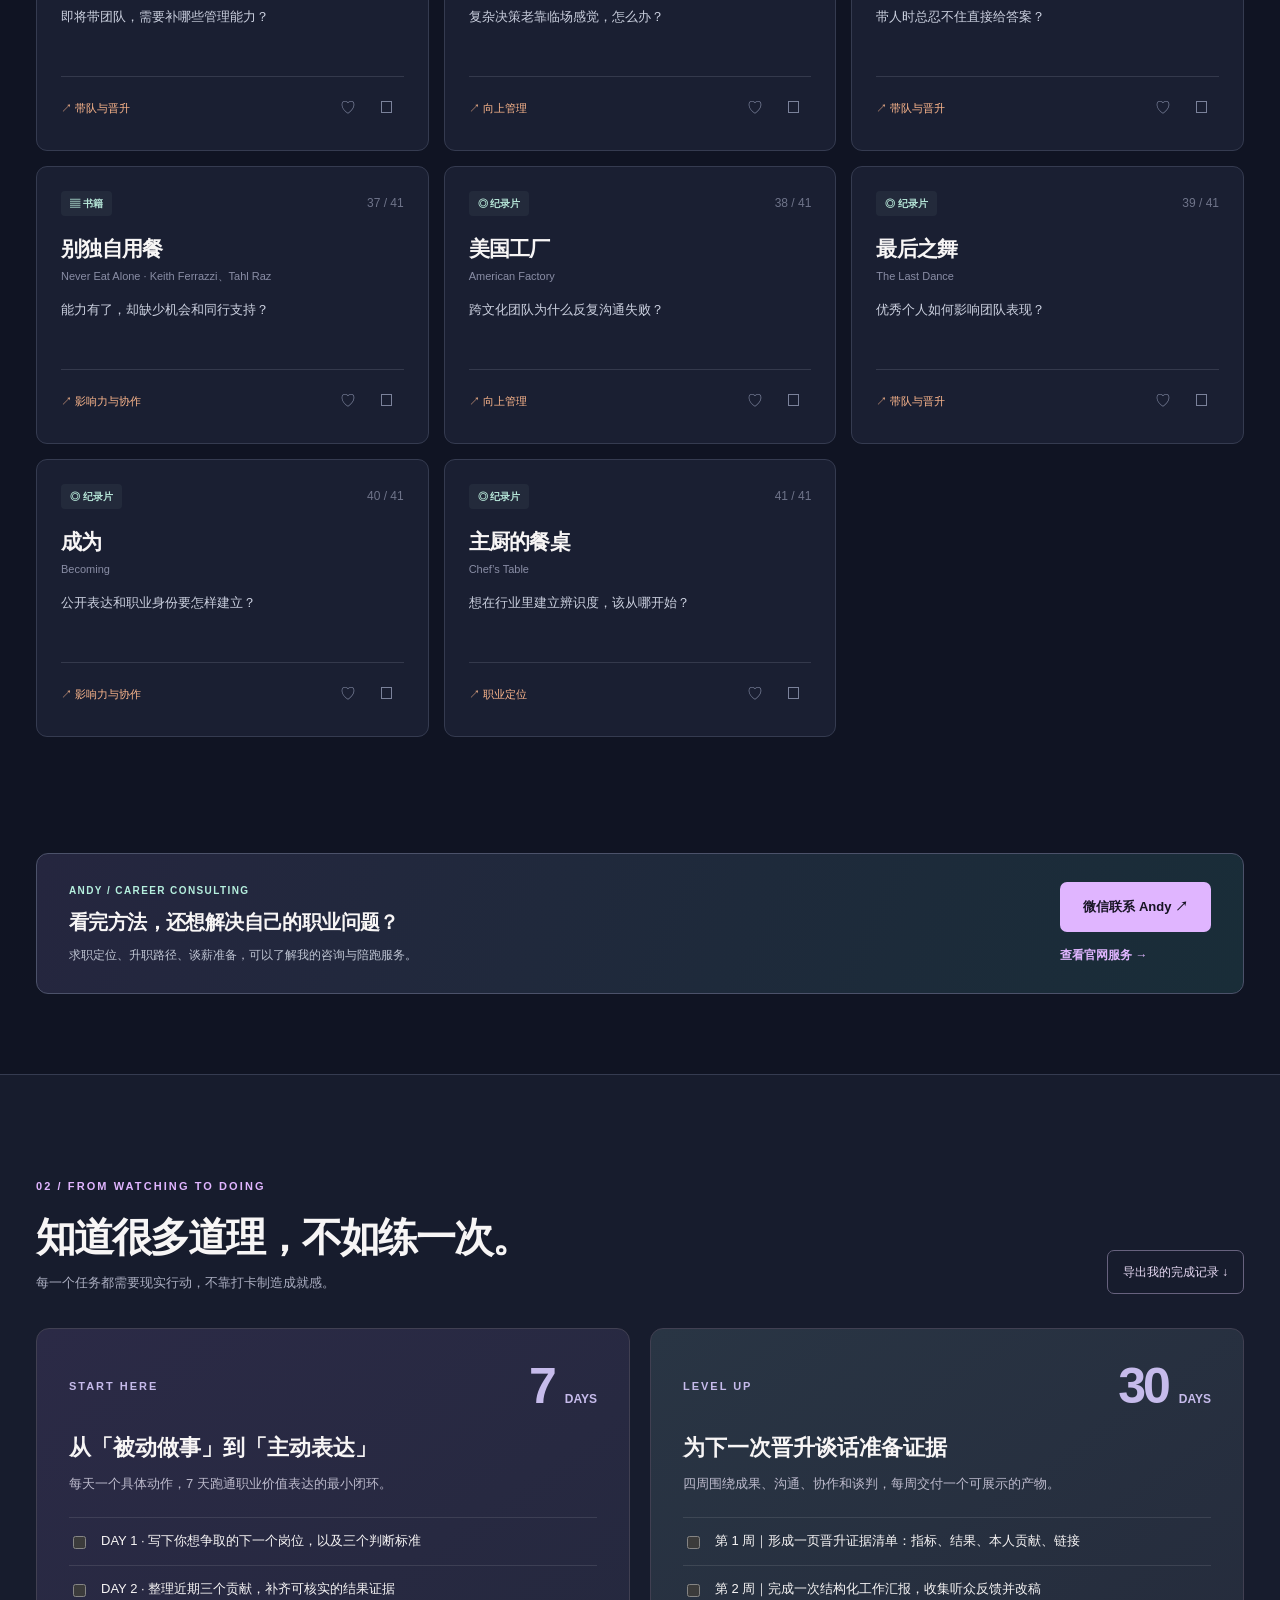
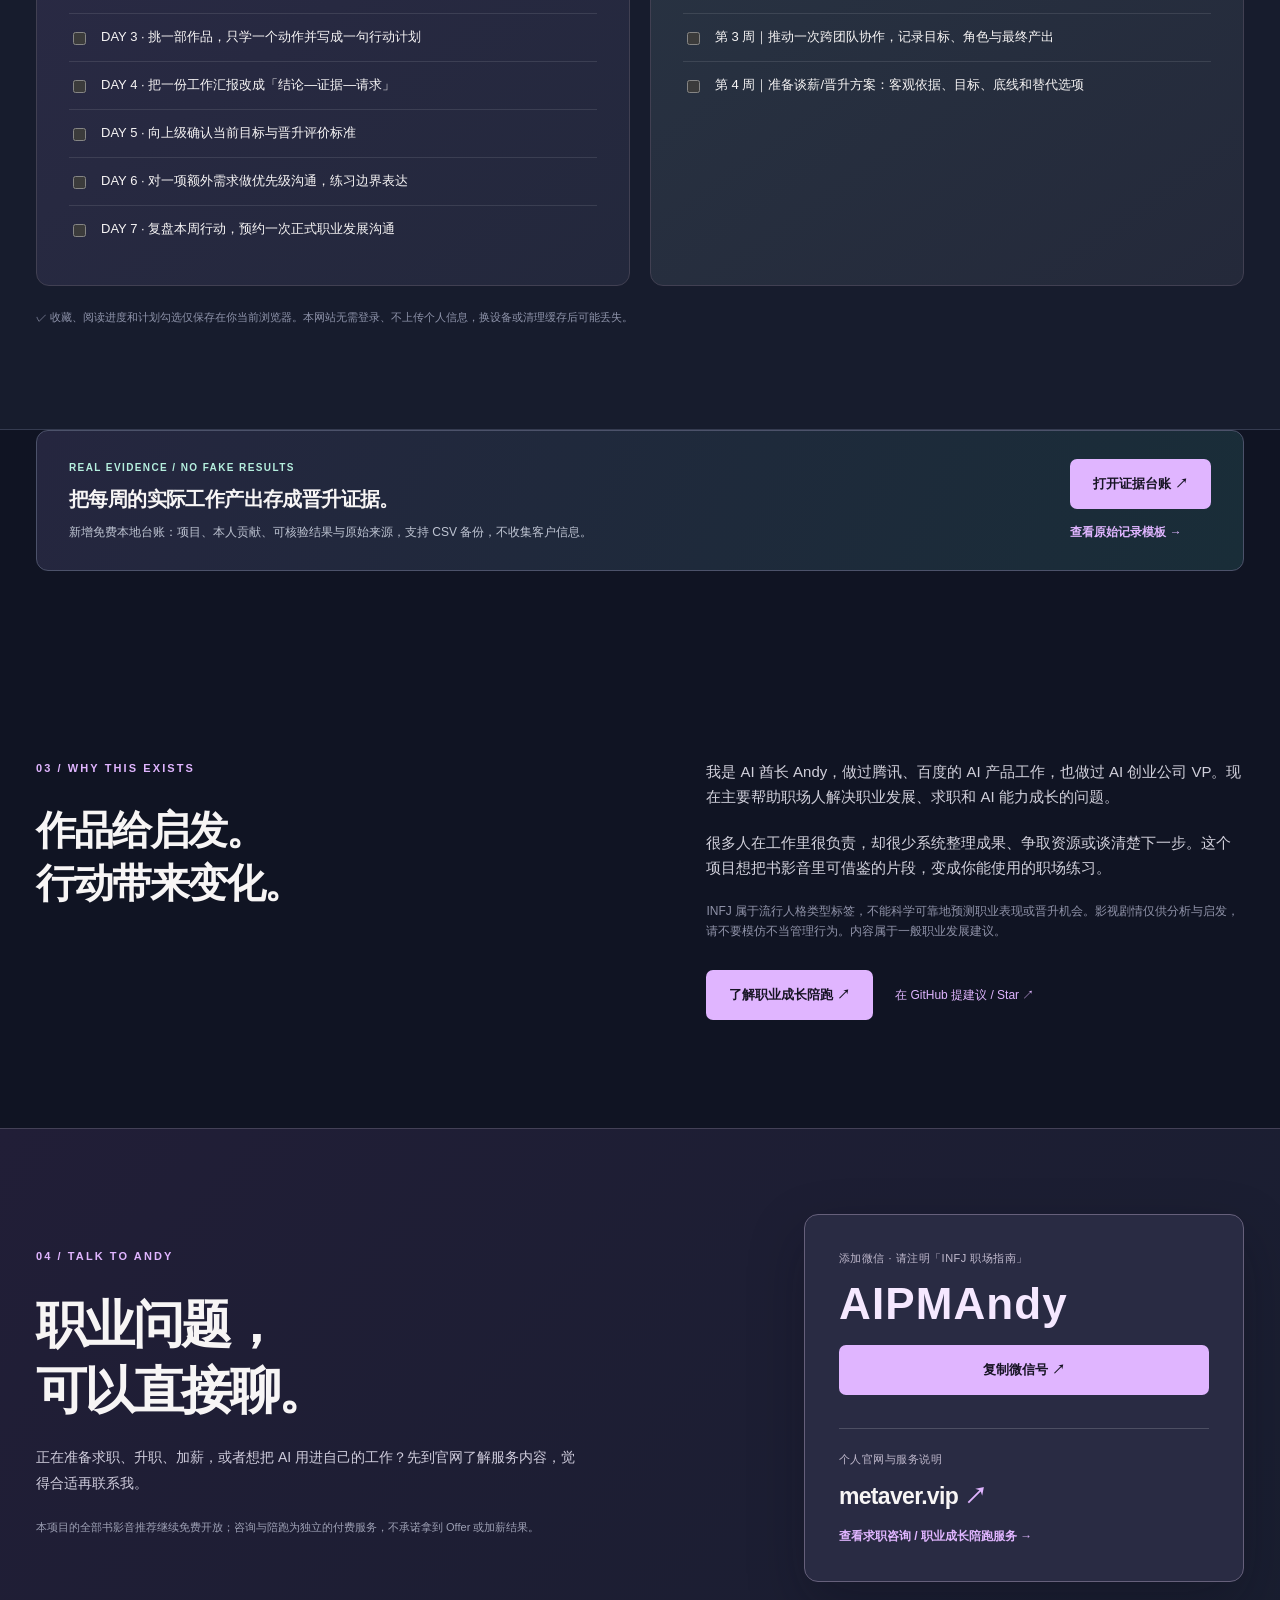
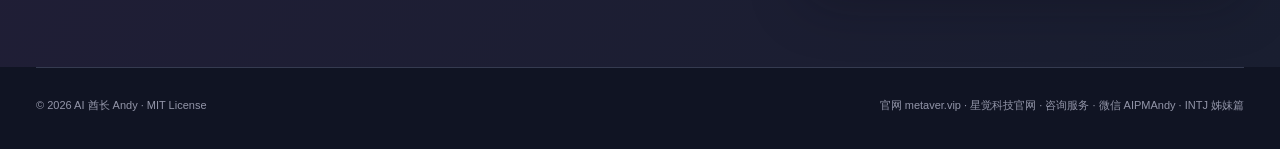
==== commit d14fd867: "feat: link evidence ledger and PDF, add verified canonical and author branding" ====
--- a/index.html
+++ b/index.html
@@ -11,6 +11,12 @@
   <meta property="og:description" content="41 部书影音 × 6 类职场能力。每一部，都有一个可以立刻开始的行动。">
   <meta property="og:image" content="https://aipmandy.github.io/infj-career-growth-guide/assets/social-preview.svg">
   <meta property="og:url" content="https://aipmandy.github.io/infj-career-growth-guide/">
+  <link rel="canonical" href="https://aipmandy.github.io/infj-career-growth-guide/">
+  <meta name="author" content="AI 酋长 Andy">
+  <meta name="date" content="2026-11-22">
+  <script type="application/ld+json">
+  {"@context":"https://schema.org","@type":"CollectionPage","name":"INFJ 升职加薪必看书影音指南","description":"41 部书影音编辑精选，按六类职场能力组织，配套实际练习和免责声明。","url":"https://aipmandy.github.io/infj-career-growth-guide/","inLanguage":"zh-CN","dateModified":"2026-11-22","author":{"@type":"Person","name":"AI 酋长 Andy","url":"https://metaver.vip/"},"publisher":{"@type":"Organization","name":"星觉科技","url":"https://www.a6no1.cn/"},"mainEntity":{"@type":"ItemList","numberOfItems":41,"name":"41 部职场书影音编辑清单"}}
+  </script>
   <link rel="icon" href="assets/favicon.svg" type="image/svg+xml">
   <link rel="stylesheet" href="style.css">
   <title>INFJ 升职加薪必看书影音指南｜41 部电影、书籍与电视剧</title>
@@ -20,7 +26,7 @@
   <header class="header">
     <a class="logo" href="#top" aria-label="返回首页"><span class="logo-dot">I</span><span>INFJ<span class="logo-light"> / CAREER</span></span></a>
     <nav class="nav" aria-label="主导航">
-      <a href="#library">作品图鉴</a><a href="#roadmap">行动路线</a><a href="#about">项目说明</a><a class="nav-contact" href="#contact">联系 Andy ↗</a>
+      <a href="#library">作品图鉴</a><a href="#roadmap">行动路线</a><a href="evidence.html">晋升证据台账</a><a href="#about">项目说明</a><a class="nav-contact" href="#contact">联系 Andy ↗</a>
       <a class="nav-git" href="https://github.com/AIPMAndy/infj-career-growth-guide" target="_blank" rel="noopener noreferrer">GitHub <span aria-hidden="true">↗</span></a>
     </nav>
   </header>
@@ -30,7 +36,7 @@
         <p class="eyebrow"><span class="eyebrow-line"></span> FREE & OPEN SOURCE · 2026 EDITION</p>
         <h1>你很会做事。<br><em>也该被看见了。</em></h1>
         <p class="hero-body">给想升职、加薪、成为管理者的 INFJ 读者。<br>把书和电影里的方法，变成你职场里的真实行动。</p>
-        <div class="hero-actions"><a class="primary-btn" href="#library">开始探索 41 部作品 <span>↗</span></a><a class="secondary-btn" href="#roadmap">先做 7 天成长计划 →</a></div>
+        <div class="hero-actions"><a class="primary-btn" href="evidence.html">开始整理真实晋升证据 ↗</a><a class="secondary-btn" href="#library">浏览 41 部作品 →</a><a class="secondary-btn" href="pdf/infj-career-growth-guide-guide.pdf">下载 34 页 PDF ↓</a></div>
         <div class="hero-contact"><p>职场卡在晋升、谈薪或发展方向上？可以直接联系 Andy。</p><div class="hero-contact-links"><span>微信 <strong>AIPMAndy</strong></span><button type="button" class="copy-wechat" data-copy-wechat>复制微信号</button><a href="https://metaver.vip/services" target="_blank" rel="noopener noreferrer">官网查看咨询服务 ↗</a></div></div><p class="hero-footnote">人格标签只用于组织选题，不决定你的能力或职业上限。本站不承诺升职加薪结果。</p>
       </div>
       <div class="hero-panel" aria-label="项目核心数据">
@@ -64,10 +70,11 @@
         <p class="privacy-note">✓ 收藏、阅读进度和计划勾选仅保存在你当前浏览器。本网站无需登录、不上传个人信息，换设备或清理缓存后可能丢失。</p>
       </div>
     </section>
+    <section class="mid-contact wrap" aria-label="晋升证据工具"><div><span class="mid-contact-kicker">REAL EVIDENCE / NO FAKE RESULTS</span><strong>把每周的实际工作产出存成晋升证据。</strong><p>新增免费本地台账：项目、本人贡献、可核验结果与原始来源，支持 CSV 备份，不收集客户信息。</p></div><div class="mid-contact-actions"><a href="evidence.html" class="primary-btn">打开证据台账 ↗</a><a href="templates/career-evidence.md">查看原始记录模板 →</a></div></section>
     <section id="about" class="about-section wrap"><div><p class="eyebrow">03 / WHY THIS EXISTS</p><h2>作品给启发。<br>行动带来变化。</h2></div><div class="about-right"><p>我是 AI 酋长 Andy，做过腾讯、百度的 AI 产品工作，也做过 AI 创业公司 VP。现在主要帮助职场人解决职业发展、求职和 AI 能力成长的问题。</p><p>很多人在工作里很负责，却很少系统整理成果、争取资源或谈清楚下一步。这个项目想把书影音里可借鉴的片段，变成你能使用的职场练习。</p><p class="about-notice">INFJ 属于流行人格类型标签，不能科学可靠地预测职业表现或晋升机会。影视剧情仅供分析与启发，请不要模仿不当管理行为。内容属于一般职业发展建议。</p><div class="about-cta"><a class="primary-btn" href="https://metaver.vip/services" target="_blank" rel="noopener noreferrer">了解职业成长陪跑 ↗</a><a href="https://github.com/AIPMAndy/infj-career-growth-guide" target="_blank" rel="noopener noreferrer">在 GitHub 提建议 / Star ↗</a></div></div></section>
     <section id="contact" class="contact-section"><div class="wrap contact-inner"><div><p class="eyebrow">04 / TALK TO ANDY</p><h2>职业问题，<br>可以直接聊。</h2><p>正在准备求职、升职、加薪，或者想把 AI 用进自己的工作？先到官网了解服务内容，觉得合适再联系我。</p><p class="contact-disclaimer">本项目的全部书影音推荐继续免费开放；咨询与陪跑为独立的付费服务，不承诺拿到 Offer 或加薪结果。</p></div><div class="contact-card"><span class="contact-label">添加微信 · 请注明「INFJ 职场指南」</span><strong class="wechat-id">AIPMAndy</strong><button type="button" class="primary-btn" data-copy-wechat>复制微信号 ↗</button><div class="contact-separator"></div><span class="contact-label">个人官网与服务说明</span><a class="contact-site" href="https://metaver.vip/" target="_blank" rel="noopener noreferrer">metaver.vip <span aria-hidden="true">↗</span></a><a class="contact-services" href="https://metaver.vip/services" target="_blank" rel="noopener noreferrer">查看求职咨询 / 职业成长陪跑服务 →</a></div></div></section>
   </main>
-  <footer class="footer wrap"><span>© 2026 AI 酋长 Andy · MIT License</span><span><a href="https://metaver.vip/" target="_blank" rel="noopener noreferrer">官网 metaver.vip</a> · <a href="#contact">微信 AIPMAndy</a> · <a href="https://github.com/AIPMAndy/intj-growth-guide">INTJ 姊妹篇</a></span></footer>
+  <footer class="footer wrap"><span>© 2026 AI 酋长 Andy · MIT License</span><span><a href="https://metaver.vip/" target="_blank" rel="noopener noreferrer">官网 metaver.vip</a> · <a href="https://www.a6no1.cn/" target="_blank" rel="noopener noreferrer">星觉科技官网</a> · <a href="https://metaver.vip/services">咨询服务</a> · <a href="#contact">微信 AIPMAndy</a> · <a href="https://github.com/AIPMAndy/intj-growth-guide">INTJ 姊妹篇</a></span></footer>
   <dialog id="detailDialog" aria-labelledby="dialogTitle"><div id="detailContent"></div></dialog>
   <p id="copyStatus" class="sr-only" role="status" aria-live="polite"></p>
   <script src="data/catalog.js"></script>
--- a/style.css
+++ b/style.css
@@ -2,4 +2,53 @@
 *{box-sizing:border-box}html{scroll-behavior:smooth}body{margin:0;background:var(--bg);color:var(--text);font-family:'DM Sans','Noto Sans SC',-apple-system,BlinkMacSystemFont,'PingFang SC',sans-serif;-webkit-font-smoothing:antialiased;line-height:1.7}button,input,select{font:inherit}button{cursor:pointer}button:focus-visible,a:focus-visible,input:focus-visible,select:focus-visible{outline:2px solid #fff;outline-offset:4px}a{color:inherit;text-decoration:none}.wrap{width:min(var(--max),calc(100% - 72px));margin:auto}.ambient{position:absolute;width:min(100%,1000px);height:680px;top:0;right:0;background:radial-gradient(ellipse at 65% 32%,#4b355f55 0%,transparent 66%);pointer-events:none}.header{position:relative;z-index:5;max-width:calc(var(--max) + 72px);margin:auto;height:92px;padding:0 36px;display:flex;justify-content:space-between;align-items:center;border-bottom:1px solid #ffffff15}.logo{display:flex;align-items:center;gap:12px;letter-spacing:.11em;font-weight:800;font-size:13px}.logo-dot{width:34px;height:34px;background:var(--accent);color:#111323;display:grid;place-items:center;border-radius:10px;font-size:18px;letter-spacing:0}.logo-light{font-weight:400;color:var(--muted)}.nav{display:flex;align-items:center;gap:33px;font-size:13px;color:#d0d0de}.nav a:hover{color:#fff}.nav .nav-git{padding:9px 18px;border:1px solid #ffffff45;border-radius:99px}.hero{display:grid;grid-template-columns:1.2fr .8fr;gap:5%;padding-top:105px;padding-bottom:98px;position:relative}.eyebrow{display:flex;align-items:center;gap:10px;color:var(--accent);font-size:11px;font-weight:800;letter-spacing:.19em;text-transform:uppercase;margin:0 0 26px}.eyebrow-line{width:22px;height:1px;background:var(--accent)}h1,h2,h3,p{margin-top:0}h1{font-size:clamp(50px,5.6vw,82px);line-height:1.24;letter-spacing:-.058em;margin:0 0 30px;font-weight:800}h1 em{font-style:normal;color:var(--accent)}.hero-body{font-size:17px;color:#c7c7d5;line-height:2;max-width:580px;margin-bottom:29px}.hero-actions{display:flex;gap:20px;align-items:center;flex-wrap:wrap}.primary-btn{display:inline-flex;align-items:center;justify-content:center;gap:24px;min-height:50px;padding:12px 23px;background:var(--accent);color:#171424;border-radius:7px;font-weight:800;font-size:13px;transition:transform .2s,background .2s;border:0}.primary-btn:hover{transform:translateY(-2px);background:#edd4ff}.secondary-btn{border:0;color:#e2dbe9;font-weight:600;font-size:13px;background:transparent;padding:12px 2px}.secondary-btn:hover{color:var(--accent)}.hero-footnote{margin:30px 0 0;font-size:11px;color:#8b90a3;max-width:570px}.hero-panel{min-height:430px;border-radius:14px;background:linear-gradient(147deg,#f1cbea 0%,#d2bfff 38%,#a49bee 100%);padding:36px 37px 23px;display:flex;flex-direction:column;justify-content:space-between;box-shadow:0 30px 100px #09091458;transform:rotate(1.2deg)}.hero-deco{font-weight:800;font-size:clamp(55px,6.1vw,93px);line-height:1.02;color:#20213c;letter-spacing:-.085em}.dot-square{display:inline-flex;background:#28233b;color:#fec2aa;font-size:39px;width:52px;height:52px;align-items:center;justify-content:center;vertical-align:middle;margin-left:22px;letter-spacing:0;transform:rotate(-12deg)}.hero-panel-bottom{display:flex;justify-content:space-between;color:#2f304d;border-top:1px solid #27254155;padding-top:13px;font-weight:700;font-size:10px;letter-spacing:.15em}.metrics{border-top:1px solid var(--line);border-bottom:1px solid var(--line);display:grid;grid-template-columns:repeat(4,1fr);padding:30px 0 38px}.metrics>div{display:flex;flex-direction:column;gap:4px;border-right:1px solid var(--line);padding-left:35px}.metrics>div:first-child{padding-left:0}.metrics>div:last-child{border:0}.metrics strong{font-size:43px;font-weight:700;line-height:1.4;letter-spacing:-.05em}.metrics strong span{font-size:15px;color:var(--accent);margin-left:2px}.metrics>div>span{color:#a5a9bd;font-size:12px}.library-section{padding-top:106px;padding-bottom:116px}.section-head{display:flex;align-items:end;justify-content:space-between;gap:22px;margin-bottom:34px}.section-head .eyebrow{margin-bottom:15px}.section-head h2,.about-section h2{font-size:clamp(30px,3.1vw,46px);letter-spacing:-.05em;line-height:1.35;margin-bottom:8px}.section-head p:not(.eyebrow){color:var(--muted);font-size:13px;margin:0}.search-meta{font-size:12px;color:var(--accent);white-space:nowrap;padding-bottom:6px}.filterbar{display:grid;grid-template-columns:1fr 220px 158px;gap:12px}.search-box,.select-box{border:1px solid var(--line);background:var(--panel);border-radius:8px;height:50px;display:flex;align-items:center;gap:9px;padding:0 17px;color:#a1a2bc}.search-box span{font-size:25px}.search-box input,.select-box select{width:100%;border:0;outline:0;background:transparent;color:#edeaf5;font-size:13px}.search-box input::placeholder{color:#8c8ea5}.select-box select{appearance:none;cursor:pointer;background-image:url('data:image/svg+xml;utf8,<svg xmlns="http://www.w3.org/2000/svg" width="16" height="16" viewBox="0 0 24 24" fill="none" stroke="%23bbbbcd" stroke-width="2"><path d="m6 9 6 6 6-6"/></svg>');background-repeat:no-repeat;background-position:right center;padding-right:17px}.select-box option{background:var(--panel)}.filter-chips{display:flex;gap:8px;flex-wrap:wrap;margin:19px 0 12px}.chip{background:transparent;border:1px solid var(--line);border-radius:30px;color:#b3b5c7;padding:7px 12px;font-size:11px;transition:.15s}.chip:hover,.chip.active{border-color:var(--accent);color:var(--accent);background:#dcafff15}.toggle-bar{display:flex;gap:19px;align-items:center;justify-content:flex-start;font-size:12px;color:var(--muted);margin-bottom:23px}.toggle-bar label{cursor:pointer}.toggle-bar input{accent-color:var(--accent);vertical-align:middle}.text-button{margin-left:auto;border:0;background:transparent;color:var(--accent);font-size:12px}.cards{display:grid;grid-template-columns:repeat(3,minmax(0,1fr));gap:15px}.work-card{border:1px solid var(--line);background:#1a1f32;border-radius:11px;padding:24px;min-height:278px;display:flex;flex-direction:column;position:relative;transition:border-color .2s,transform .2s,background .2s}.work-card:hover{border-color:#a887bd;transform:translateY(-3px);background:#20253a}.card-top{display:flex;justify-content:space-between;align-items:center;gap:9px}.work-type{color:#b6e6d8;background:#b6e6d80e;font-size:10px;font-weight:700;padding:4px 9px;border-radius:4px}.card-num{font-size:12px;color:#6f748a;font-variant-numeric:tabular-nums}.card-main{flex:1;padding:18px 0;cursor:pointer}.card-main h3{font-size:21px;letter-spacing:-.035em;margin:0 0 4px;line-height:1.4}.original{font-size:11px;color:#898da5;overflow-wrap:anywhere;line-height:1.7}.work-question{color:#cbd0df;font-size:13px;margin:13px 0 0;line-height:1.7}.card-footer{display:flex;justify-content:space-between;align-items:center;gap:10px;border-top:1px solid #34394c;padding-top:13px}.skill-tag{font-size:11px;color:var(--peach)}.card-buttons{display:flex;gap:5px}.icon-btn{background:transparent;border:1px solid transparent;color:#7b829b;border-radius:6px;padding:3px 8px;font-size:16px}.icon-btn:hover{background:#ffffff12}.icon-btn.active{color:var(--accent)}.empty{text-align:center;border:1px dashed var(--line);padding:60px 20px;color:var(--muted);border-radius:12px}.empty h3{color:#fff}.roadmap-section{background:#171c2d;border-top:1px solid var(--line);border-bottom:1px solid var(--line);padding:102px 0}.outline-btn{border:1px solid #67627e;background:transparent;color:#e9dbf5;padding:11px 15px;border-radius:7px;font-size:12px;white-space:nowrap}.outline-btn:hover{border-color:var(--accent)}.roadmap-grid{display:grid;grid-template-columns:1fr 1fr;gap:20px}.plan-card{border:1px solid #414052;background:linear-gradient(145deg,#2b2a46,#23283c);border-radius:13px;padding:32px}.plan-card.muted{background:linear-gradient(145deg,#293544,#24293a)}.plan-top{display:flex;justify-content:space-between;align-items:center;color:#c6bbeb}.plan-kicker{font-size:11px;letter-spacing:.18em;font-weight:700}.plan-top strong{font-size:50px;line-height:1;letter-spacing:-.06em}.plan-top small{font-size:12px;letter-spacing:0}.plan-card h3{font-size:22px;margin:18px 0 6px}.plan-desc{font-size:13px;color:#bcbacc;margin-bottom:22px}.plan-task{display:flex;gap:12px;align-items:start;padding:13px 0;border-top:1px solid #ffffff1a;font-size:13px;cursor:pointer;line-height:1.6}.plan-task input{accent-color:var(--accent);margin-top:5px}.plan-task.checked span{text-decoration:line-through;color:#88889c}.privacy-note{margin:22px 0 0;color:#8f94ab;font-size:11px}.about-section{padding:108px 0;display:grid;grid-template-columns:1fr 1fr;gap:11%}.about-right{color:#d1d0db;font-size:15px}.about-right p{margin-bottom:20px}.about-notice{color:#9093a9;font-size:12px!important}.about-cta{display:flex;align-items:center;flex-wrap:wrap;gap:22px;margin-top:28px}.about-cta>a:not(.primary-btn){font-size:12px;color:var(--accent)}.footer{border-top:1px solid var(--line);padding-top:28px;padding-bottom:34px;display:flex;justify-content:space-between;color:#9295a8;font-size:11px}.footer a:hover{color:var(--accent)}dialog{background:#1a2032;color:#f9f7fa;width:min(660px,calc(100% - 26px));max-height:min(88vh,920px);overflow-y:auto;border:1px solid #616078;border-radius:13px;padding:0;box-shadow:0 25px 120px #000a}dialog::backdrop{background:#080a12d9;backdrop-filter:blur(5px)}.dialog-inner{padding:34px}.dialog-close{float:right;background:#ffffff18;border:0;border-radius:50%;width:35px;height:35px;color:#fff;font-size:22px}.dialog-eyebrow{font-size:11px;letter-spacing:.12em;color:var(--accent);margin:5px 0 14px}.dialog-inner h2{font-size:30px;line-height:1.4;letter-spacing:-.045em;margin:0}.dialog-en{color:#979db3;font-size:12px;margin:8px 0 26px}.dialog-panel{border-top:1px solid var(--line);padding:18px 0}.dialog-panel h3{font-size:12px;letter-spacing:.05em;color:var(--peach);margin:0 0 8px}.dialog-panel p{color:#dde0ea;margin:0;line-height:1.85;font-size:14px}.dialog-actions{display:flex;gap:12px;flex-wrap:wrap;margin-top:12px}.dialog-actions button{font-size:12px;padding:10px 14px;border-radius:6px;border:1px solid #63617a;background:transparent;color:#fff}.dialog-actions button.selected{border-color:var(--accent);color:var(--accent)}.sr-only{position:absolute;clip:rect(0,0,0,0);width:1px;height:1px;overflow:hidden;white-space:nowrap}
 @media(max-width:1050px){.hero{grid-template-columns:1.15fr .85fr;gap:30px}.hero-panel{min-height:340px}.hero-deco{font-size:clamp(40px,5.3vw,70px)}.cards{grid-template-columns:repeat(2,1fr)}.filterbar{grid-template-columns:1fr 200px 135px}}
 @media(max-width:730px){.wrap{width:calc(100% - 34px)}.header{height:72px;padding:0 17px}.nav{gap:12px}.nav a:not(.nav-git){display:none}.hero{padding-top:57px;padding-bottom:56px;grid-template-columns:1fr;gap:30px}h1{font-size:clamp(43px,11vw,65px)}.hero-body{font-size:14px}.hero-panel{min-height:270px;transform:none}.hero-deco{font-size:clamp(57px,12vw,82px)}.metrics{grid-template-columns:repeat(2,1fr);row-gap:20px;padding:27px 0}.metrics>div{padding:0!important;border:0}.metrics strong{font-size:36px}.library-section,.roadmap-section,.about-section{padding-top:62px;padding-bottom:67px}.section-head{align-items:start;flex-direction:column;gap:14px}.filterbar{grid-template-columns:1fr 1fr}.filterbar .search-box{grid-column:span 2}.cards{grid-template-columns:1fr}.work-card{min-height:240px}.roadmap-grid{grid-template-columns:1fr}.plan-card{padding:24px}.about-section{grid-template-columns:1fr;gap:14px}.footer{flex-direction:column;gap:13px}.toggle-bar{gap:12px;flex-wrap:wrap}.text-button{margin-left:0}.dialog-inner{padding:23px}}
-@media(prefers-reduced-motion:reduce){html{scroll-behavior:auto}*{transition:none!important}}+@media(prefers-reduced-motion:reduce){html{scroll-behavior:auto}*{transition:none!important}}
+
+/* 职业咨询入口：保持内容免费，转化入口清晰但不遮挡阅读 */
+.nav .nav-contact{border:1px solid #d8b4ff88;border-radius:99px;padding:9px 15px;color:var(--accent);font-weight:700;white-space:nowrap}
+.nav .nav-contact:hover{background:#d8b4ff18;color:#fff}
+.hero-contact{margin-top:27px;padding:18px 20px;border:1px solid #d7b6ff55;border-radius:10px;background:linear-gradient(112deg,#30263f99,#1b2136)}
+.hero-contact p{margin:0 0 10px;font-size:13px;font-weight:700;color:#f5ecff}
+.hero-contact-links{display:flex;align-items:center;flex-wrap:wrap;gap:10px 16px;font-size:12px;color:#c8bfd2}
+.hero-contact-links strong{color:#fff;font-size:15px;letter-spacing:.04em}
+.copy-wechat{padding:7px 13px;border-radius:6px;border:1px solid #d6b1ff82;color:#e9d2ff;background:#d6b1ff0f;font-size:12px;font-weight:700}
+.copy-wechat:hover{background:#e1b5ff24}
+.hero-contact-links a,.mid-contact-actions>a:not(.primary-btn){color:var(--accent);font-weight:700}
+.hero-contact-links a:hover,.mid-contact-actions>a:not(.primary-btn):hover{text-decoration:underline}
+.mid-contact{display:flex;align-items:center;justify-content:space-between;gap:28px;padding:28px 32px;margin-bottom:80px;border:1px solid #4c526a;border-radius:12px;background:linear-gradient(115deg,#25263f,#192d38)}
+.mid-contact-kicker{display:block;color:var(--green);font-size:10px;letter-spacing:.14em;font-weight:800;margin-bottom:9px}
+.mid-contact strong{display:block;font-size:20px;line-height:1.4;letter-spacing:-.03em}
+.mid-contact p{font-size:12px;color:#bfc5d3;margin:9px 0 0}
+.mid-contact-actions{display:flex;flex-direction:column;align-items:flex-start;gap:13px;flex-shrink:0;font-size:12px}
+.contact-section{background:linear-gradient(130deg,#211e37,#191e30);border-top:1px solid #444157;padding:85px 0}
+.contact-inner{display:grid;grid-template-columns:1fr minmax(300px,440px);gap:7%;align-items:center}
+.contact-inner h2{font-size:clamp(36px,4vw,56px);line-height:1.3;letter-spacing:-.05em;margin-bottom:19px}
+.contact-inner>div:first-child>p:not(.eyebrow){font-size:14px;line-height:1.9;color:#d0cddd;max-width:550px}
+.contact-inner .contact-disclaimer{font-size:11px!important;color:#9ea1b5!important;margin-top:20px}
+.contact-card{background:#292b43;border:1px solid #66607b;border-radius:14px;padding:34px;display:flex;flex-direction:column;align-items:flex-start;gap:13px;box-shadow:0 22px 55px #0c0c1845}
+.contact-label{font-size:11px;letter-spacing:.045em;color:#c1bace}
+.wechat-id{font-size:clamp(28px,4vw,44px);letter-spacing:.025em;line-height:1.1;color:#f5e8ff}
+.contact-card .primary-btn{width:100%;margin:3px 0 8px}
+.contact-separator{height:1px;background:#ffffff2b;width:100%;margin:12px 0 8px}
+.contact-site{font-size:23px;font-weight:800;letter-spacing:-.03em;line-height:1.3;overflow-wrap:anywhere}
+.contact-site span{color:var(--accent)}
+.contact-services{font-size:12px;font-weight:700;color:var(--accent);margin-top:2px}
+.contact-site:hover,.contact-services:hover{color:#fff}
+.detail-contact{padding:17px;margin-top:20px;border:1px solid #59536f;background:#29243c;border-radius:9px}
+.detail-contact p{margin:0 0 11px;font-size:13px;color:#e7dff1}
+.detail-contact .detail-contact-actions{display:flex;align-items:center;flex-wrap:wrap;gap:10px}
+.detail-contact .detail-contact-actions a{font-size:12px;color:var(--accent);font-weight:700}
+.detail-contact .copy-wechat{color:#edd4ff}
+@media(max-width:900px){.contact-inner{grid-template-columns:1fr 1fr;gap:30px}.contact-card{padding:24px}.mid-contact{align-items:flex-start}}
+@media(max-width:730px){
+ .nav a.nav-contact{display:inline-flex;padding:7px 12px;font-size:12px}
+ .nav .nav-git{padding:7px 11px;font-size:11px}
+ .hero-contact{padding:16px;margin-top:22px}
+ .hero-contact-links{align-items:center;gap:12px}
+ .mid-contact{flex-direction:column;align-items:stretch;padding:23px;margin-bottom:50px;gap:20px}
+ .mid-contact-actions{flex-direction:row;align-items:center;flex-wrap:wrap}
+ .contact-section{padding:62px 0}
+ .contact-inner{grid-template-columns:1fr;gap:22px}
+ .contact-card{padding:25px}
+ .contact-site{font-size:22px}
+}
